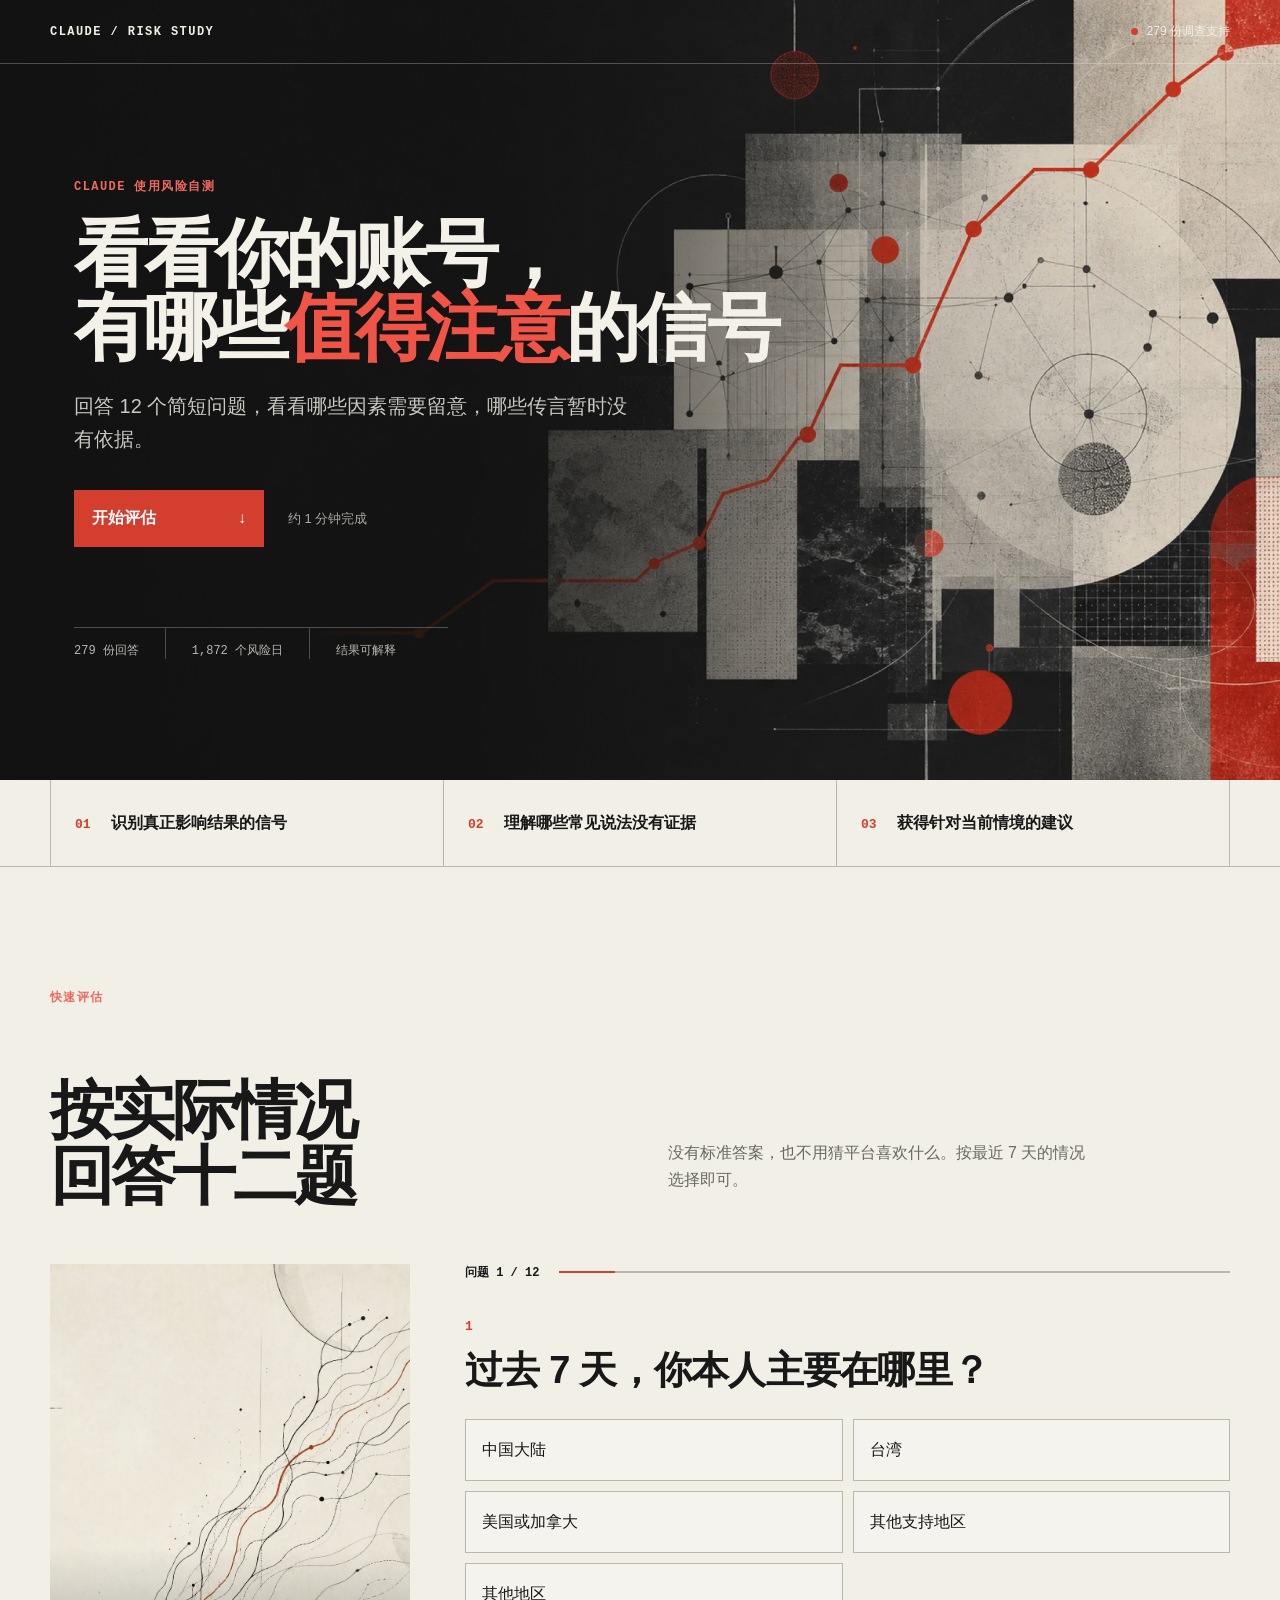
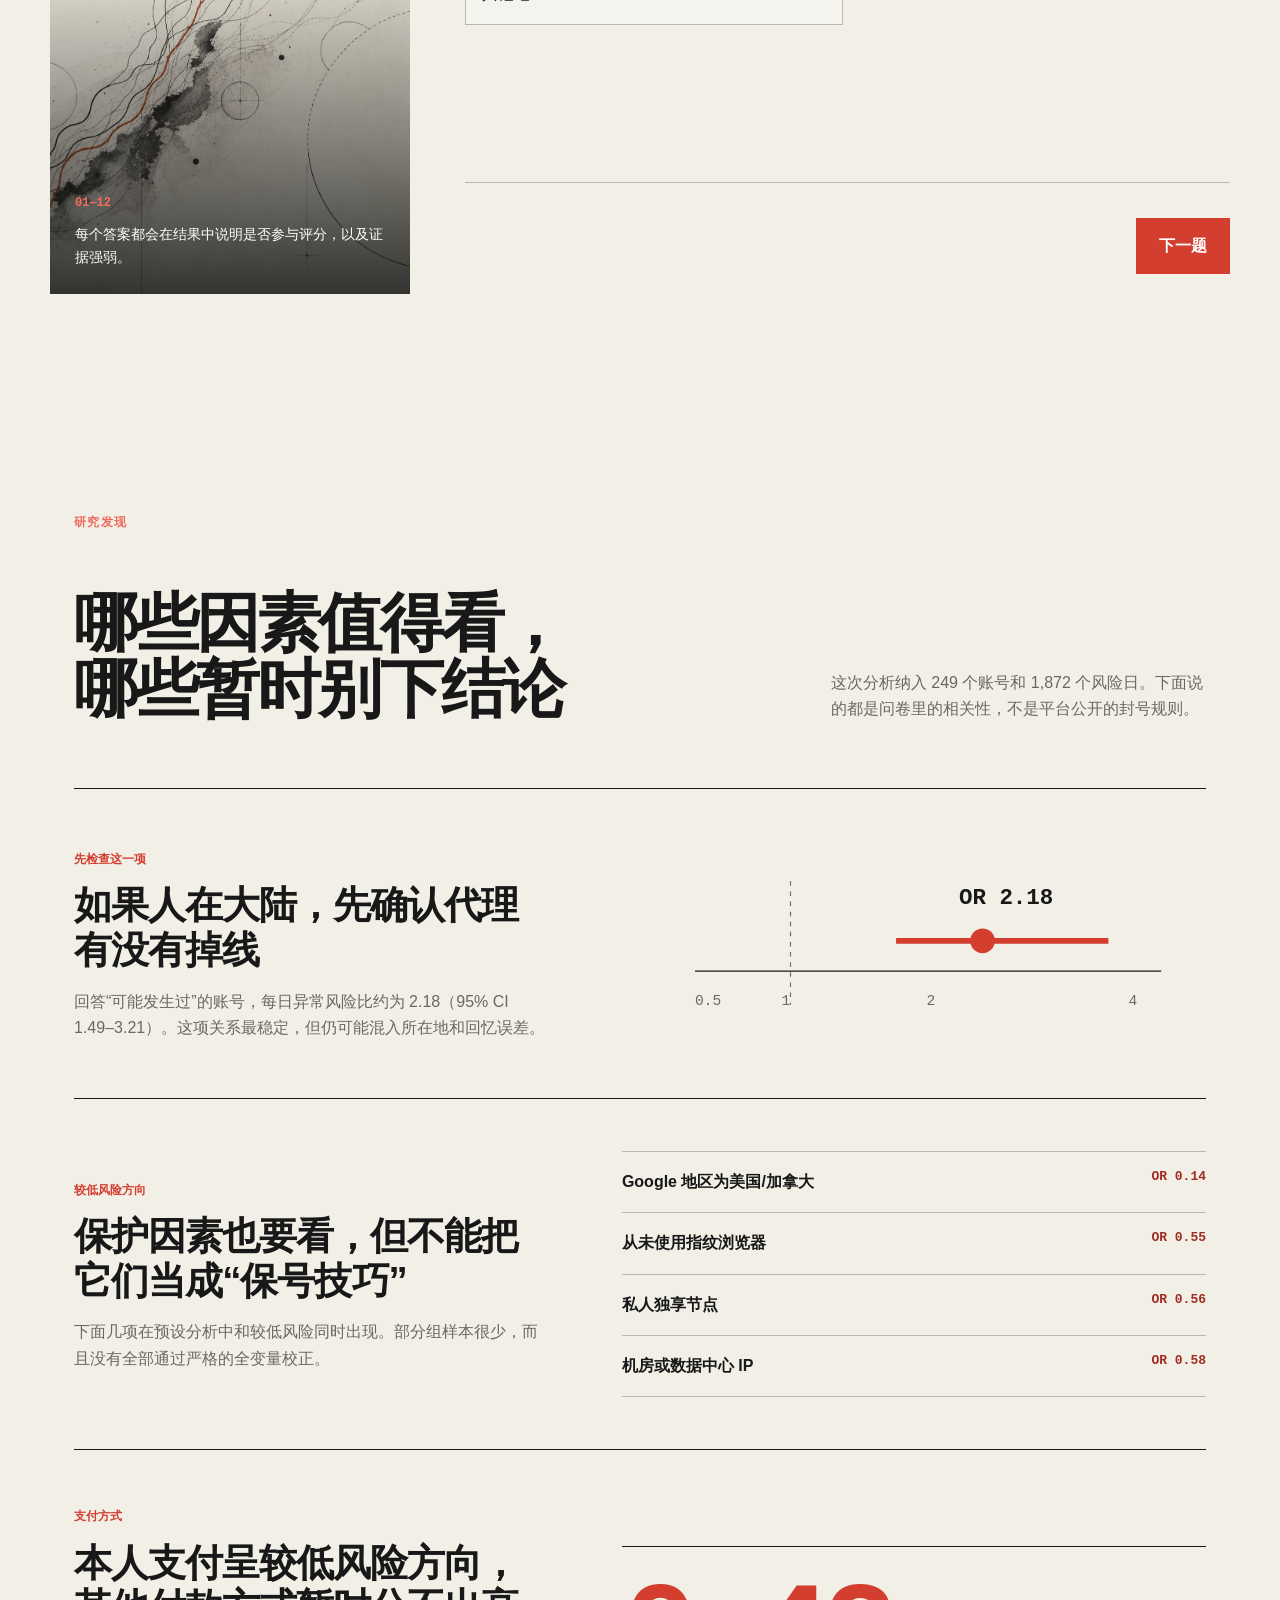
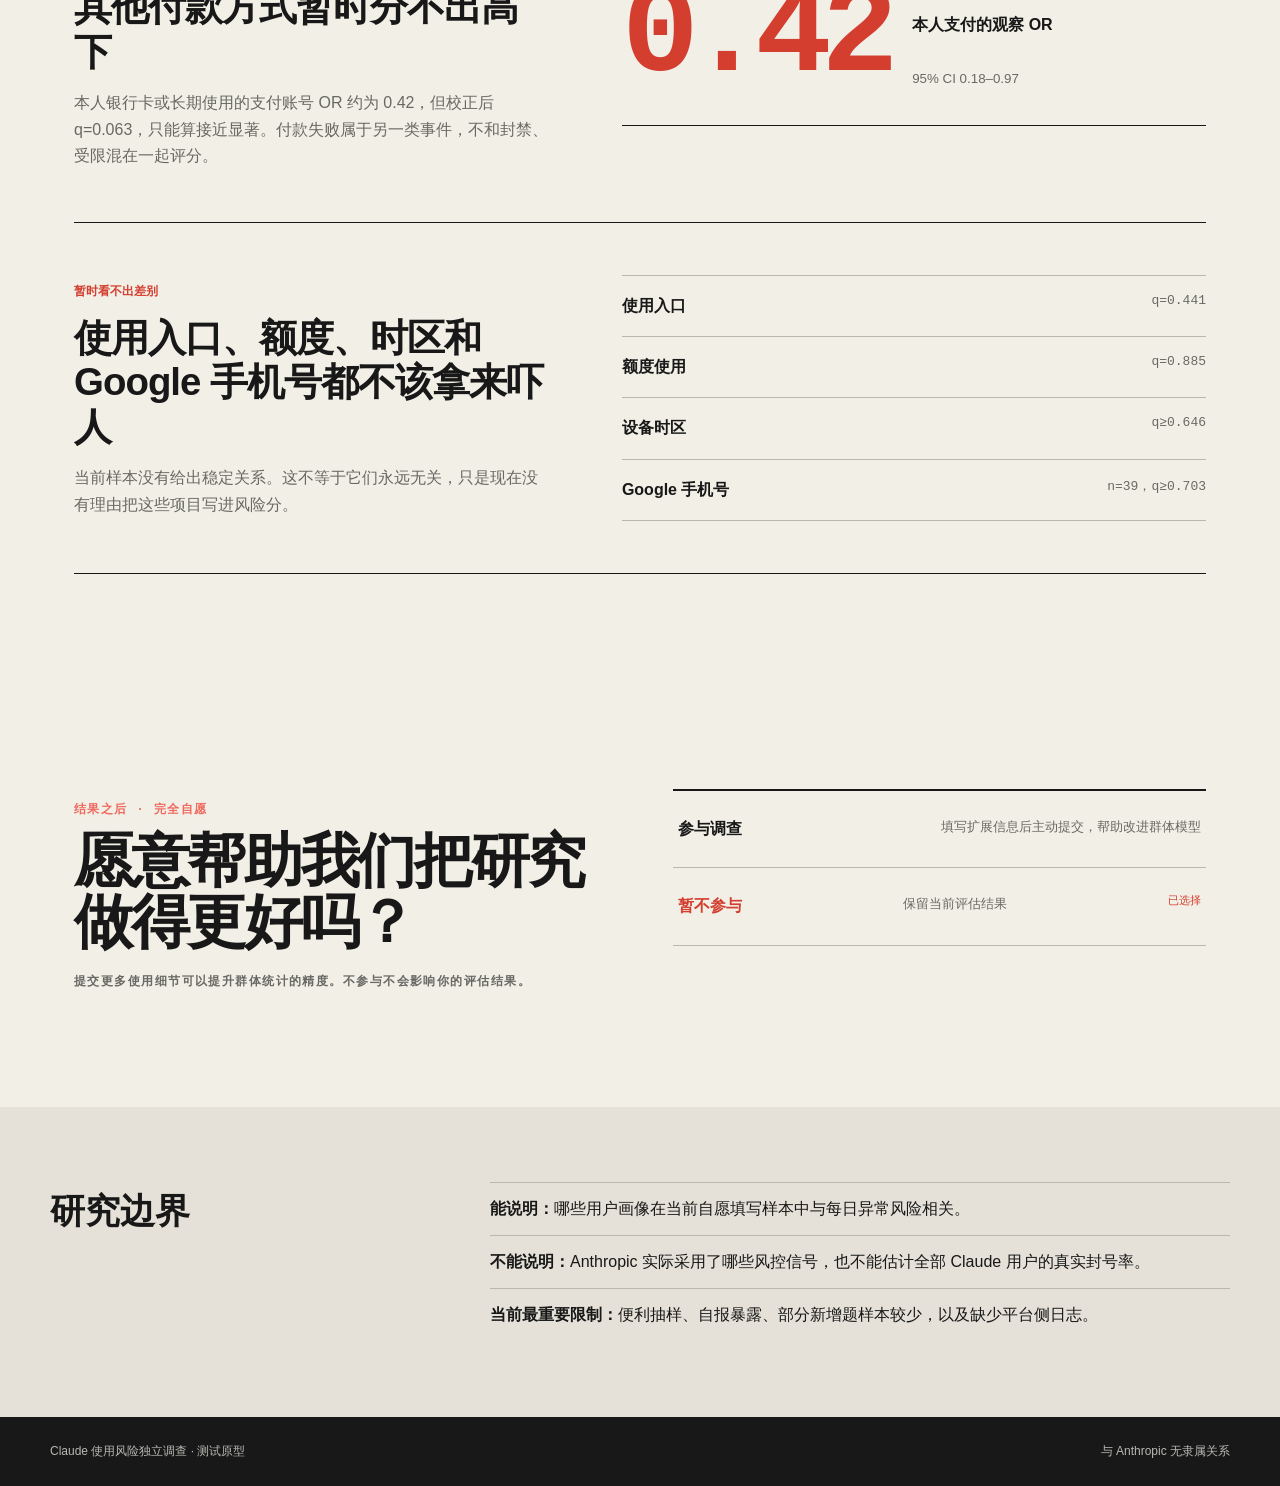
==== index.html @ dfde7078 "Build evidence-based Claude risk study website" ====
<!doctype html>
<html lang="zh-CN">
  <head>
    <meta charset="UTF-8" />
    <meta name="viewport" content="width=device-width, initial-scale=1.0" />
    <meta
      name="description"
      content="Claude 封号风险信号自测：基于279份调查数据，6个问题快速评估。"
    />
    <title>Claude 风险信号自测 | 独立调查</title>
    <link rel="stylesheet" href="styles.css" />
  </head>
  <body>
    <!-- Atmosphere -->
    <header class="site-head">
      <a href="#top" class="wordmark">Claude / Risk Study</a>
      <div class="study-state"><span></span>279 份调查支持</div>
    </header>

    <main id="top">
      <!-- ═══ Hero ═══ -->
      <section class="hero">
        <div class="hero-copy">
          <p class="kicker">Claude 使用风险自测</p>
          <h1>看看你的账号，<br />有哪些<span>值得注意</span>的信号</h1>
          <p class="lead">
            回答 12 个简短问题，看看哪些因素需要留意，哪些传言暂时没有依据。
          </p>
          <div class="hero-actions">
            <a class="primary-action" href="#assessment"
              >开始评估 <span>&darr;</span></a
            >
            <span class="hero-meta">约 1 分钟完成</span>
          </div>
          <div class="hero-proof">
            <span>279 份回答</span><span>1,872 个风险日</span
            ><span>结果可解释</span>
          </div>
        </div>
      </section>

      <section class="value-strip" aria-label="评估内容">
        <div><b>01</b><span>识别真正影响结果的信号</span></div>
        <div><b>02</b><span>理解哪些常见说法没有证据</span></div>
        <div><b>03</b><span>获得针对当前情境的建议</span></div>
      </section>

      <!-- ═══ Assessment ═══ -->
      <section id="assessment" class="assessment">
        <header class="section-head">
          <p class="overline">快速评估</p>
          <h2>按实际情况<br />回答十二题</h2>
          <p class="sub">
            没有标准答案，也不用猜平台喜欢什么。按最近 7 天的情况选择即可。
          </p>
        </header>

        <div class="assessment-grid">
          <aside class="form-visual" aria-hidden="true">
            <img src="assets/form-routes.webp" alt="" />
            <div>
              <span>01—12</span>
              <p>每个答案都会在结果中说明是否参与评分，以及证据强弱。</p>
            </div>
          </aside>
          <form id="riskForm" novalidate>
            <div class="step-meter" aria-live="polite">
              <span id="stepCount">问题 1 / 12</span>
              <div><i id="stepBar"></i></div>
            </div>
            <fieldset>
              <legend><span>1</span>过去 7 天，你本人主要在哪里？</legend>
              <div class="choices" data-required="actual_location">
                <label
                  ><input
                    type="radio"
                    name="actual_location"
                    value="mainland"
                  /><span>中国大陆</span></label
                >
                <label
                  ><input
                    type="radio"
                    name="actual_location"
                    value="taiwan"
                  /><span>台湾</span></label
                >
                <label
                  ><input
                    type="radio"
                    name="actual_location"
                    value="us_ca"
                  /><span>美国或加拿大</span></label
                >
                <label
                  ><input
                    type="radio"
                    name="actual_location"
                    value="other_supported"
                  /><span>其他支持地区</span></label
                >
                <label
                  ><input
                    type="radio"
                    name="actual_location"
                    value="other"
                  /><span>其他地区</span></label
                >
              </div>
            </fieldset>

            <fieldset>
              <legend><span>2</span>这个 Claude 账号用了多久？</legend>
              <div class="choices" data-required="account_age">
                <label
                  ><input
                    type="radio"
                    name="account_age"
                    value="under_7d"
                  /><span>7 天以内</span></label
                >
                <label
                  ><input
                    type="radio"
                    name="account_age"
                    value="under_1m"
                  /><span>1 个月以内</span></label
                >
                <label
                  ><input type="radio" name="account_age" value="1_6m" /><span
                    >1–6 个月</span
                  ></label
                >
                <label
                  ><input type="radio" name="account_age" value="6_12m" /><span
                    >6–12 个月</span
                  ></label
                >
                <label
                  ><input
                    type="radio"
                    name="account_age"
                    value="over_1y"
                  /><span>1 年以上</span></label
                >
              </div>
            </fieldset>

            <fieldset>
              <legend>
                <span>3</span>过去 7 天访问 Claude 时，你是否需要使用代理？
              </legend>
              <div class="choices compact" data-required="proxy_use">
                <label
                  ><input type="radio" name="proxy_use" value="always" /><span
                    >每次都需要</span
                  ></label
                >
                <label
                  ><input
                    type="radio"
                    name="proxy_use"
                    value="sometimes"
                  /><span>有时需要</span></label
                >
                <label
                  ><input type="radio" name="proxy_use" value="never" /><span
                    >不需要</span
                  ></label
                >
              </div>
            </fieldset>

            <fieldset>
              <legend>
                <span>4</span>需要代理时，有没有在代理未连接或失效时打开过
                Claude？
              </legend>
              <div class="choices compact" data-required="unproxied">
                <label
                  ><input type="radio" name="unproxied" value="never" /><span
                    >确认没有</span
                  ></label
                >
                <label
                  ><input type="radio" name="unproxied" value="possible" /><span
                    >可能有过</span
                  ></label
                >
                <label
                  ><input type="radio" name="unproxied" value="repeated" /><span
                    >明确有过多次</span
                  ></label
                >
                <label
                  ><input type="radio" name="unproxied" value="unknown" /><span
                    >不确定</span
                  ></label
                >
                <label
                  ><input
                    type="radio"
                    name="unproxied"
                    value="not_applicable"
                  /><span>不需要代理</span></label
                >
              </div>
            </fieldset>

            <fieldset>
              <legend><span>5</span>过去 7 天最常用的节点在哪个地区？</legend>
              <div class="choices" data-required="node_region">
                <label
                  ><input
                    type="radio"
                    name="node_region"
                    value="singapore"
                  /><span>新加坡</span></label
                >
                <label
                  ><input type="radio" name="node_region" value="us_ca" /><span
                    >美国或加拿大</span
                  ></label
                >
                <label
                  ><input type="radio" name="node_region" value="japan" /><span
                    >日本</span
                  ></label
                >
                <label
                  ><input type="radio" name="node_region" value="taiwan" /><span
                    >台湾</span
                  ></label
                >
                <label
                  ><input type="radio" name="node_region" value="other" /><span
                    >其他或多地区</span
                  ></label
                >
                <label
                  ><input
                    type="radio"
                    name="node_region"
                    value="not_applicable"
                  /><span>不使用代理</span></label
                >
              </div>
            </fieldset>

            <fieldset>
              <legend><span>6</span>主要节点属于哪种网络？</legend>
              <div class="choices" data-required="node_type">
                <label
                  ><input
                    type="radio"
                    name="node_type"
                    value="residential"
                  /><span>家宽或住宅 IP</span></label
                >
                <label
                  ><input
                    type="radio"
                    name="node_type"
                    value="datacenter"
                  /><span>机房或数据中心 IP</span></label
                >
                <label
                  ><input
                    type="radio"
                    name="node_type"
                    value="organization"
                  /><span>公司、学校或机构网络</span></label
                >
                <label
                  ><input type="radio" name="node_type" value="unknown" /><span
                    >不清楚</span
                  ></label
                >
                <label
                  ><input
                    type="radio"
                    name="node_type"
                    value="not_applicable"
                  /><span>不使用代理</span></label
                >
              </div>
            </fieldset>

            <fieldset>
              <legend><span>7</span>这个节点通常由多少人共享？</legend>
              <div class="choices compact" data-required="node_sharing">
                <label
                  ><input
                    type="radio"
                    name="node_sharing"
                    value="private"
                  /><span>仅本人或固定家庭</span></label
                >
                <label
                  ><input type="radio" name="node_sharing" value="small" /><span
                    >少量固定用户</span
                  ></label
                >
                <label
                  ><input type="radio" name="node_sharing" value="large" /><span
                    >机场或大量用户</span
                  ></label
                >
                <label
                  ><input
                    type="radio"
                    name="node_sharing"
                    value="unknown"
                  /><span>不清楚</span></label
                >
                <label
                  ><input
                    type="radio"
                    name="node_sharing"
                    value="not_applicable"
                  /><span>不使用代理</span></label
                >
              </div>
            </fieldset>

            <fieldset>
              <legend><span>8</span>设备时区通常和哪边一致？</legend>
              <div class="choices compact" data-required="timezone_match">
                <label
                  ><input
                    type="radio"
                    name="timezone_match"
                    value="actual"
                  /><span>和本人所在地一致</span></label
                >
                <label
                  ><input
                    type="radio"
                    name="timezone_match"
                    value="proxy"
                  /><span>和代理出口一致</span></label
                >
                <label
                  ><input
                    type="radio"
                    name="timezone_match"
                    value="both"
                  /><span>两边本来就一致</span></label
                >
                <label
                  ><input
                    type="radio"
                    name="timezone_match"
                    value="neither"
                  /><span>两边都不一致</span></label
                >
                <label
                  ><input
                    type="radio"
                    name="timezone_match"
                    value="unknown"
                  /><span>不清楚</span></label
                >
              </div>
            </fieldset>

            <fieldset>
              <legend><span>9</span>Google 账号的主要地区是什么？</legend>
              <div class="choices compact" data-required="google_region">
                <label
                  ><input
                    type="radio"
                    name="google_region"
                    value="us_ca"
                  /><span>美国或加拿大</span></label
                >
                <label
                  ><input
                    type="radio"
                    name="google_region"
                    value="taiwan"
                  /><span>台湾</span></label
                >
                <label
                  ><input
                    type="radio"
                    name="google_region"
                    value="other"
                  /><span>其他地区</span></label
                >
                <label
                  ><input
                    type="radio"
                    name="google_region"
                    value="unknown"
                  /><span>不清楚</span></label
                >
                <label
                  ><input
                    type="radio"
                    name="google_region"
                    value="not_google"
                  /><span>不使用 Google 登录</span></label
                >
              </div>
            </fieldset>

            <fieldset>
              <legend><span>10</span>你是否用指纹浏览器登录过 Claude？</legend>
              <div class="choices compact" data-required="fingerprint_browser">
                <label
                  ><input
                    type="radio"
                    name="fingerprint_browser"
                    value="never"
                  /><span>从未使用</span></label
                >
                <label
                  ><input
                    type="radio"
                    name="fingerprint_browser"
                    value="fixed"
                  /><span>使用，且环境固定</span></label
                >
                <label
                  ><input
                    type="radio"
                    name="fingerprint_browser"
                    value="changed"
                  /><span>使用，环境有变化</span></label
                >
                <label
                  ><input
                    type="radio"
                    name="fingerprint_browser"
                    value="unknown"
                  /><span>不确定</span></label
                >
              </div>
            </fieldset>

            <fieldset>
              <legend><span>11</span>Claude 套餐主要怎么付款？</legend>
              <div class="choices" data-required="payment_method">
                <label
                  ><input type="radio" name="payment_method" value="own" /><span
                    >本人银行卡或长期使用的支付账号</span
                  ></label
                >
                <label
                  ><input
                    type="radio"
                    name="payment_method"
                    value="app_store"
                  /><span>App Store 或 Google Play</span></label
                >
                <label
                  ><input
                    type="radio"
                    name="payment_method"
                    value="third_party"
                  /><span>第三方代充或成品号</span></label
                >
                <label
                  ><input
                    type="radio"
                    name="payment_method"
                    value="shared"
                  /><span>他人代付或共享付款方式</span></label
                >
                <label
                  ><input
                    type="radio"
                    name="payment_method"
                    value="free"
                  /><span>免费套餐</span></label
                >
              </div>
            </fieldset>

            <fieldset>
              <legend><span>12</span>你最常通过哪个入口使用 Claude？</legend>
              <div class="choices" data-required="access_mode">
                <label
                  ><input type="radio" name="access_mode" value="web" /><span
                    >浏览器网页</span
                  ></label
                >
                <label
                  ><input
                    type="radio"
                    name="access_mode"
                    value="desktop"
                  /><span>电脑端软件</span></label
                >
                <label
                  ><input type="radio" name="access_mode" value="mobile" /><span
                    >移动端 App</span
                  ></label
                >
                <label
                  ><input type="radio" name="access_mode" value="code" /><span
                    >Claude Code 或终端</span
                  ></label
                >
                <label
                  ><input type="radio" name="access_mode" value="ide" /><span
                    >IDE 或编辑器</span
                  ></label
                >
                <label
                  ><input type="radio" name="access_mode" value="mixed" /><span
                    >多个入口混用</span
                  ></label
                >
              </div>
            </fieldset>

            <div id="formError" class="form-error" role="alert" hidden>
              请选择一个答案后继续。
            </div>
            <div class="step-actions">
              <button id="prevStep" type="button" hidden>上一题</button>
              <button id="nextStep" type="button">下一题</button>
              <button class="submit-risk" type="submit" hidden>
                查看我的结果
              </button>
            </div>
          </form>
        </div>
      </section>

      <!-- ═══ Result ═══ -->
      <section id="result" class="result" hidden aria-live="polite">
        <header>
          <p>你的评估结果</p>
          <div class="result-heading">
            <h2 id="riskLabel">—</h2>
            <div class="score">
              <b id="riskScore">—</b><span>净证据分</span>
            </div>
          </div>
          <p id="riskMeaning" class="result-meaning"></p>
        </header>
        <div class="result-columns">
          <div>
            <h3>本次加分与减分</h3>
            <ul id="factorList"></ul>
          </div>
          <div>
            <h3>建议</h3>
            <ul id="adviceList"></ul>
          </div>
        </div>
        <div class="result-caveat">
          <strong>不是封号概率</strong>
          <p>
            分数只用来汇总这份调查里的风险和保护方向。它不是平台评分，也不是你未来被封的概率。
          </p>
        </div>
      </section>

      <section class="findings" aria-labelledby="findingsTitle">
        <header class="findings-head">
          <p class="overline">研究发现</p>
          <h2 id="findingsTitle">哪些因素值得看，<br />哪些暂时别下结论</h2>
          <p>
            这次分析纳入 249 个账号和 1,872
            个风险日。下面说的都是问卷里的相关性，不是平台公开的封号规则。
          </p>
        </header>

        <article class="finding finding-signal">
          <div class="finding-copy">
            <span>先检查这一项</span>
            <h3>如果人在大陆，先确认代理有没有掉线</h3>
            <p>
              回答“可能发生过”的账号，每日异常风险比约为 2.18（95% CI
              1.49–3.21）。这项关系最稳定，但仍可能混入所在地和回忆误差。
            </p>
          </div>
          <svg
            viewBox="0 0 520 180"
            role="img"
            aria-label="未代理连接风险比及置信区间"
          >
            <line x1="65" y1="115" x2="480" y2="115" />
            <line class="reference" x1="150" y1="35" x2="150" y2="145" />
            <line class="interval" x1="244" y1="88" x2="433" y2="88" />
            <circle cx="321" cy="88" r="11" />
            <text x="65" y="145">0.5</text>
            <text x="142" y="145">1</text>
            <text x="271" y="145">2</text>
            <text x="451" y="145">4</text>
            <text class="chart-value" x="300" y="55">OR 2.18</text>
          </svg>
        </article>

        <article class="finding finding-protective">
          <div class="finding-copy">
            <span>较低风险方向</span>
            <h3>保护因素也要看，但不能把它们当成“保号技巧”</h3>
            <p>
              下面几项在预设分析中和较低风险同时出现。部分组样本很少，而且没有全部通过严格的全变量校正。
            </p>
          </div>
          <ul class="null-list direction-list">
            <li><b>Google 地区为美国/加拿大</b><span>OR 0.14</span></li>
            <li><b>从未使用指纹浏览器</b><span>OR 0.55</span></li>
            <li><b>私人独享节点</b><span>OR 0.56</span></li>
            <li><b>机房或数据中心 IP</b><span>OR 0.58</span></li>
          </ul>
        </article>

        <article class="finding finding-payment">
          <div class="finding-copy">
            <span>支付方式</span>
            <h3>本人支付呈较低风险方向，其他付款方式暂时分不出高下</h3>
            <p>
              本人银行卡或长期使用的支付账号 OR 约为 0.42，但校正后
              q=0.063，只能算接近显著。付款失败属于另一类事件，不和封禁、受限混在一起评分。
            </p>
          </div>
          <div class="payment-mark" aria-label="本人支付风险比约0.42">
            <b>0.42</b><span>本人支付的观察 OR</span
            ><small>95% CI 0.18–0.97</small>
          </div>
        </article>

        <article class="finding finding-null">
          <div class="finding-copy">
            <span>暂时看不出差别</span>
            <h3>使用入口、额度、时区和 Google 手机号都不该拿来吓人</h3>
            <p>
              当前样本没有给出稳定关系。这不等于它们永远无关，只是现在没有理由把这些项目写进风险分。
            </p>
          </div>
          <ul class="null-list">
            <li><b>使用入口</b><span>q=0.441</span></li>
            <li><b>额度使用</b><span>q=0.885</span></li>
            <li><b>设备时区</b><span>q≥0.646</span></li>
            <li><b>Google 手机号</b><span>n=39，q≥0.703</span></li>
          </ul>
        </article>
      </section>

      <!-- ═══ Participation ═══ -->
      <section id="participation" class="participation" hidden>
        <header class="participation-head">
          <p class="overline">结果之后 · 完全自愿</p>
          <h2>愿意帮助我们把研究做得更好吗？</h2>
          <p>
            提交更多使用细节可以提升群体统计的精度。不参与不会影响你的评估结果。
          </p>
        </header>

        <div class="consent-choice" role="radiogroup" aria-label="参与方式">
          <label
            ><input type="radio" name="consent_mode" value="research" /><span
              ><b>参与调查</b
              ><small>填写扩展信息后主动提交，帮助改进群体模型</small></span
            ></label
          >
          <label
            ><input
              type="radio"
              name="consent_mode"
              value="local"
              checked
            /><span><b>暂不参与</b><small>保留当前评估结果</small></span></label
          >
        </div>

        <form id="researchForm" hidden>
          <div class="privacy-notice">
            <strong>提交前说明</strong>
            <ul>
              <li>不收集姓名、邮箱、Claude 账号或 Google 账号。</li>
              <li>服务器仅保存问卷答案、提交时间和随机编号。</li>
              <li>数据用于改进群体统计模型，不用于识别个人。</li>
              <li>测试原型，正式公开前仍需补充完整隐私政策。</li>
            </ul>
          </div>

          <fieldset>
            <legend>主要通过哪些入口使用 Claude？</legend>
            <div class="choices check">
              <label
                ><input type="checkbox" name="access_modes" value="web" /><span
                  >浏览器网页</span
                ></label
              >
              <label
                ><input
                  type="checkbox"
                  name="access_modes"
                  value="desktop"
                /><span>电脑端应用</span></label
              >
              <label
                ><input
                  type="checkbox"
                  name="access_modes"
                  value="mobile"
                /><span>移动端 App</span></label
              >
              <label
                ><input
                  type="checkbox"
                  name="access_modes"
                  value="claude_code"
                /><span>Claude Code/终端</span></label
              >
              <label
                ><input type="checkbox" name="access_modes" value="ide" /><span
                  >IDE/编辑器</span
                ></label
              >
            </div>
          </fieldset>

          <div class="two-up">
            <label class="select-field"
              >主要登录方式<select name="auth_method" required>
                <option value="">请选择</option>
                <option value="google">Google 账号</option>
                <option value="apple">Apple 账号</option>
                <option value="email">邮箱</option>
                <option value="other">其他</option>
              </select></label
            >
            <label class="select-field"
              >额度使用情况<select name="quota_usage" required>
                <option value="">请选择</option>
                <option value="low">很少使用</option>
                <option value="medium">中等使用</option>
                <option value="high">经常接近上限</option>
                <option value="limit">经常用满或触发限制</option>
              </select></label
            >
          </div>

          <div id="googleFields" class="google-fields" hidden>
            <label class="select-field"
              >Google 绑定手机号类型<select name="google_phone_type">
                <option value="">请选择</option>
                <option value="personal_sim">本人长期使用的实体手机号</option>
                <option value="virtual">虚拟/接码号码</option>
                <option value="none">从未绑定手机号</option>
                <option value="unknown">不确定</option>
              </select></label
            >
            <label class="select-field"
              >手机号国家或地区<select name="google_phone_region">
                <option value="">请选择</option>
                <option value="cn">中国大陆 +86</option>
                <option value="us_ca">美国/加拿大 +1</option>
                <option value="hk_mo_tw">港澳台</option>
                <option value="other">其他</option>
                <option value="none">未绑定</option>
              </select></label
            >
            <label class="select-field"
              >Google 法定地区<select name="google_legal_region">
                <option value="">请选择</option>
                <option value="us_ca">美国/加拿大</option>
                <option value="cn">中国大陆</option>
                <option value="tw">台湾</option>
                <option value="other">其他</option>
                <option value="unknown">找不到/不确定</option>
              </select></label
            >
          </div>

          <fieldset>
            <legend>主要用途（可多选）</legend>
            <div class="choices check">
              <label
                ><input type="checkbox" name="use_cases" value="study" /><span
                  >学习/科研</span
                ></label
              >
              <label
                ><input type="checkbox" name="use_cases" value="coding" /><span
                  >编程开发</span
                ></label
              >
              <label
                ><input type="checkbox" name="use_cases" value="office" /><span
                  >办公/翻译</span
                ></label
              >
              <label
                ><input type="checkbox" name="use_cases" value="writing" /><span
                  >写作/创作</span
                ></label
              >
              <label
                ><input type="checkbox" name="use_cases" value="chat" /><span
                  >聊天/问答</span
                ></label
              >
              <label
                ><input
                  type="checkbox"
                  name="use_cases"
                  value="business"
                /><span>商业业务</span></label
              >
            </div>
          </fieldset>

          <label class="consent-check"
            ><input type="checkbox" name="explicit_consent" required /><span
              >我已阅读以上说明，自愿将基础答案和扩展答案提交用于匿名统计研究。</span
            ></label
          >
          <button id="sendResearch" class="send-research" type="submit">
            同意并提交
          </button>
          <p id="submitStatus" class="submit-status" role="status"></p>
        </form>
      </section>

      <!-- ═══ Methods ═══ -->
      <section class="method-note">
        <h2>研究边界</h2>
        <div class="method-body">
          <p>
            <strong>能说明：</strong
            >哪些用户画像在当前自愿填写样本中与每日异常风险相关。
          </p>
          <p>
            <strong>不能说明：</strong>Anthropic
            实际采用了哪些风控信号，也不能估计全部 Claude 用户的真实封号率。
          </p>
          <p>
            <strong>当前最重要限制：</strong
            >便利抽样、自报暴露、部分新增题样本较少，以及缺少平台侧日志。
          </p>
        </div>
      </section>
    </main>

    <footer>
      <p>Claude 使用风险独立调查 · 测试原型</p>
      <p>与 Anthropic 无隶属关系</p>
    </footer>

    <script src="app.js"></script>
  </body>
</html>
---- styles.css ----
:root {
  --paper: #f2efe7;
  --ink: #171817;
  --muted: #686963;
  --line: #b9b8b0;
  --red: #d33e2f;
  --red-dark: #9f2d23;
  --dark: #171817;
  --soft: #e5e1d8;
  --max: 1180px;
}
* {
  box-sizing: border-box;
}
html {
  scroll-behavior: smooth;
}
body {
  margin: 0;
  background: var(--paper);
  color: var(--ink);
  font-family: "Noto Sans SC", "PingFang SC", "Microsoft YaHei", sans-serif;
  line-height: 1.65;
  overflow-x: hidden;
}
button,
input,
select {
  font: inherit;
}
button {
  border-radius: 0;
}
.site-head {
  position: absolute;
  inset: 0 0 auto;
  z-index: 10;
  height: 64px;
  display: flex;
  align-items: center;
  justify-content: space-between;
  padding: 0 max(24px, calc((100vw - var(--max)) / 2));
  color: #f2efe7;
  border-bottom: 1px solid rgba(255, 255, 255, 0.25);
}
.wordmark {
  color: inherit;
  text-decoration: none;
  font:
    700 12px ui-monospace,
    SFMono-Regular,
    Menlo,
    monospace;
  letter-spacing: 0.12em;
  text-transform: uppercase;
}
.study-state {
  display: flex;
  align-items: center;
  gap: 9px;
  font-size: 12px;
}
.study-state span {
  width: 7px;
  height: 7px;
  border-radius: 50%;
  background: var(--red);
}
.hero {
  position: relative;
  min-height: 780px;
  display: flex;
  align-items: center;
  background: #181918 url("assets/hero-network.webp") center/cover no-repeat;
  color: #f4f1e9;
}
.hero:after {
  content: "";
  position: absolute;
  inset: 0;
  background: linear-gradient(
    90deg,
    rgba(16, 17, 16, 0.96) 0%,
    rgba(16, 17, 16, 0.84) 37%,
    rgba(16, 17, 16, 0.14) 72%,
    rgba(16, 17, 16, 0.02) 100%
  );
}
.hero-copy {
  position: relative;
  z-index: 1;
  width: min(var(--max), 100%);
  margin: auto;
  padding: 120px 24px 75px;
}
.kicker,
.overline,
.result header > p,
.participation-head > p {
  font:
    700 12px ui-monospace,
    SFMono-Regular,
    Menlo,
    monospace;
  letter-spacing: 0.12em;
  text-transform: uppercase;
  color: #ef6a5e;
}
.hero h1 {
  max-width: 900px;
  margin: 22px 0 26px;
  font-size: clamp(52px, 5.8vw, 84px);
  font-weight: 650;
  line-height: 0.99;
  letter-spacing: -0.05em;
  text-wrap: balance;
}
.hero h1 span {
  color: #ef5447;
}
.lead {
  max-width: 570px;
  margin: 0;
  color: #c9c8c1;
  font-size: 20px;
}
.hero-actions {
  display: flex;
  align-items: center;
  gap: 24px;
  margin-top: 34px;
}
.primary-action {
  display: inline-flex;
  align-items: center;
  justify-content: space-between;
  min-width: 190px;
  padding: 15px 18px;
  background: var(--red);
  color: white;
  text-decoration: none;
  font-weight: 700;
  transition: 0.18s;
}
.primary-action:hover {
  background: #ec5447;
  transform: translateY(-2px);
}
.hero-meta {
  font-size: 13px;
  color: #aaa9a3;
}
.hero-proof {
  display: flex;
  gap: 0;
  margin-top: 80px;
  border-top: 1px solid rgba(255, 255, 255, 0.25);
  width: max-content;
}
.hero-proof span {
  padding: 14px 26px 0 0;
  margin-right: 26px;
  border-right: 1px solid rgba(255, 255, 255, 0.25);
  font:
    12px ui-monospace,
    SFMono-Regular,
    Menlo,
    monospace;
  color: #b8b7b1;
}
.hero-proof span:last-child {
  border: 0;
}
.value-strip {
  display: grid;
  grid-template-columns: repeat(3, 1fr);
  max-width: var(--max);
  margin: auto;
  border-left: 1px solid var(--line);
}
.value-strip div {
  display: flex;
  gap: 20px;
  align-items: baseline;
  padding: 30px 24px;
  border-right: 1px solid var(--line);
}
.value-strip b {
  font:
    700 13px ui-monospace,
    monospace;
  color: var(--red);
}
.value-strip span {
  font-weight: 650;
}
.assessment {
  padding: 110px max(24px, calc((100vw - var(--max)) / 2));
  border-top: 1px solid var(--line);
}
.section-head {
  display: grid;
  grid-template-columns: 1fr 1fr;
  gap: 55px;
  margin-bottom: 55px;
}
.section-head .overline {
  grid-column: 1;
}
.section-head h2 {
  grid-column: 1;
  margin: 5px 0 0;
  font-size: clamp(42px, 5vw, 72px);
  line-height: 1.02;
  letter-spacing: -0.045em;
}
.section-head .sub {
  grid-column: 2;
  grid-row: 1/3;
  align-self: end;
  max-width: 430px;
  color: var(--muted);
}
.assessment-grid {
  display: grid;
  grid-template-columns: 360px minmax(0, 1fr);
  gap: 55px;
  align-items: start;
}
.form-visual {
  position: sticky;
  top: 24px;
  height: 630px;
  overflow: hidden;
  background: #dad5ca;
}
.form-visual img {
  width: 100%;
  height: 100%;
  object-fit: cover;
  filter: saturate(0.8) contrast(1.04);
}
.form-visual:after {
  content: "";
  position: absolute;
  inset: 0;
  background: linear-gradient(180deg, transparent 45%, rgba(17, 18, 17, 0.84));
}
.form-visual > div {
  position: absolute;
  z-index: 1;
  left: 25px;
  right: 25px;
  bottom: 25px;
  color: white;
}
.form-visual span {
  font:
    700 12px ui-monospace,
    monospace;
  color: #f46b5e;
}
.form-visual p {
  margin: 8px 0 0;
  font-size: 14px;
}
.step-meter {
  display: grid;
  grid-template-columns: auto 1fr;
  gap: 20px;
  align-items: center;
  margin-bottom: 38px;
}
.step-meter > span {
  font:
    700 12px ui-monospace,
    monospace;
}
.step-meter > div {
  height: 2px;
  background: var(--line);
}
.step-meter i {
  display: block;
  width: 16.66%;
  height: 100%;
  background: var(--red);
  transition: width 0.25s;
}
#riskForm {
  min-height: 610px;
  display: flex;
  flex-direction: column;
}
fieldset {
  margin: 0;
  padding: 0;
  border: 0;
}
fieldset[hidden] {
  display: none;
}
legend {
  width: 100%;
  padding: 0 0 25px;
  font-size: clamp(25px, 3vw, 38px);
  font-weight: 700;
  line-height: 1.25;
  letter-spacing: -0.02em;
}
legend > span {
  display: block;
  margin-bottom: 13px;
  color: var(--red);
  font:
    700 13px ui-monospace,
    monospace;
}
.question-note {
  max-width: 650px;
  margin: -10px 0 24px;
  color: var(--muted);
  font-size: 14px;
}
.choices {
  display: grid;
  grid-template-columns: 1fr 1fr;
  gap: 10px;
}
.choices.compact {
  grid-template-columns: 1fr 1fr;
}
.choices label {
  position: relative;
}
.choices input {
  position: absolute;
  opacity: 0;
  pointer-events: none;
}
.choices label span {
  display: flex;
  min-height: 62px;
  align-items: center;
  padding: 14px 16px;
  border: 1px solid var(--line);
  background: rgba(255, 255, 255, 0.28);
  cursor: pointer;
  transition: 0.16s;
}
.choices label span:hover {
  border-color: var(--ink);
  background: rgba(255, 255, 255, 0.55);
}
.choices input:focus-visible + span {
  outline: 3px solid rgba(211, 62, 47, 0.22);
  outline-offset: 2px;
}
.choices input:checked + span {
  background: var(--ink);
  border-color: var(--ink);
  color: white;
}
.choices.check {
  grid-template-columns: repeat(3, 1fr);
}
.choices.check input:checked + span {
  background: var(--soft);
  color: var(--ink);
  border-color: var(--ink);
}
.form-error {
  margin-top: 20px;
  color: var(--red-dark);
  font-weight: 700;
}
.step-actions {
  display: flex;
  gap: 10px;
  margin-top: auto;
  padding-top: 35px;
  border-top: 1px solid var(--line);
}
.step-actions button {
  padding: 14px 22px;
  border: 1px solid var(--ink);
  background: transparent;
  cursor: pointer;
  font-weight: 700;
}
.step-actions #nextStep,
.step-actions .submit-risk {
  margin-left: auto;
  background: var(--red);
  border-color: var(--red);
  color: white;
}
.step-actions button:hover {
  transform: translateY(-1px);
}
.result {
  position: relative;
  padding: 105px max(24px, calc((100vw - var(--max)) / 2));
  background: #171817 url("assets/result-atlas.webp") center/cover no-repeat;
  color: white;
}
.result:before {
  content: "";
  position: absolute;
  inset: 0;
  background: linear-gradient(
    90deg,
    rgba(18, 19, 18, 0.97) 0%,
    rgba(18, 19, 18, 0.82) 55%,
    rgba(18, 19, 18, 0.28) 100%
  );
}
.result > * {
  position: relative;
}
.result header {
  padding-bottom: 40px;
  border-bottom: 1px solid rgba(255, 255, 255, 0.25);
}
.result-heading {
  display: flex;
  align-items: end;
  justify-content: space-between;
  gap: 25px;
}
.result-heading h2 {
  margin: 8px 0;
  font-size: clamp(56px, 8vw, 112px);
  line-height: 1;
  letter-spacing: -0.05em;
}
.score {
  display: flex;
  align-items: baseline;
}
.score b {
  font:
    600 clamp(58px, 9vw, 128px)/1 ui-monospace,
    monospace;
}
.score span {
  font:
    13px ui-monospace,
    monospace;
  color: #aaa;
}
.result-meaning {
  max-width: 650px;
  color: #c8c8c2;
}
.result-columns {
  display: grid;
  grid-template-columns: 1fr 1fr;
  gap: 70px;
  padding: 50px 0;
}
.result-columns h3 {
  font-size: 16px;
}
.result-columns ul {
  list-style: none;
  padding: 0;
  margin: 22px 0;
}
.result-columns li {
  padding: 13px 0;
  border-top: 1px solid rgba(255, 255, 255, 0.18);
  color: #d2d2cc;
}
.result-columns li strong {
  display: block;
  color: white;
}
.result-columns li em {
  display: inline-flex;
  min-width: 34px;
  margin-right: 10px;
  font:
    700 13px ui-monospace,
    SFMono-Regular,
    Menlo,
    monospace;
  font-style: normal;
}
.result-columns li .risk-up {
  color: #ff7468;
}
.result-columns li .risk-down {
  color: #9cc9b6;
}
.result-caveat {
  display: grid;
  grid-template-columns: 160px 1fr;
  gap: 25px;
  padding: 22px 0;
  border-top: 1px solid var(--red);
  color: #efaca5;
}
.result-caveat p {
  margin: 0;
  max-width: 720px;
}
.findings {
  max-width: var(--max);
  margin: auto;
  padding: 110px 24px;
}
.findings-head {
  display: grid;
  grid-template-columns: 1.3fr 0.7fr;
  gap: 60px;
  margin-bottom: 65px;
}
.findings-head .overline {
  grid-column: 1/-1;
  margin: 0;
}
.findings-head h2 {
  margin: 0;
  font-size: clamp(42px, 5vw, 70px);
  line-height: 1.03;
  letter-spacing: -0.045em;
}
.findings-head > p:last-child {
  align-self: end;
  margin: 0;
  color: var(--muted);
}
.finding {
  display: grid;
  grid-template-columns: 0.9fr 1.1fr;
  gap: 70px;
  align-items: center;
  min-height: 310px;
  padding: 52px 0;
  border-top: 1px solid var(--ink);
}
.finding:last-child {
  border-bottom: 1px solid var(--ink);
}
.finding-copy > span {
  color: var(--red);
  font:
    700 12px ui-monospace,
    SFMono-Regular,
    Menlo,
    monospace;
}
.finding-copy h3 {
  max-width: 540px;
  margin: 12px 0 16px;
  font-size: clamp(27px, 3vw, 42px);
  line-height: 1.16;
  letter-spacing: -0.025em;
}
.finding-copy p {
  max-width: 560px;
  margin: 0;
  color: var(--muted);
}
.finding svg {
  width: 100%;
  color: var(--ink);
}
.finding svg line {
  stroke: currentColor;
  stroke-width: 1;
}
.finding svg .reference {
  stroke: var(--muted);
  stroke-dasharray: 4 5;
}
.finding svg .interval {
  stroke: var(--red);
  stroke-width: 5;
}
.finding svg circle {
  fill: var(--red);
}
.finding svg text {
  fill: var(--muted);
  font:
    13px ui-monospace,
    SFMono-Regular,
    Menlo,
    monospace;
}
.finding svg .chart-value {
  fill: var(--ink);
  font-size: 20px;
  font-weight: 700;
}
.null-list {
  list-style: none;
  margin: 0;
  padding: 0;
  border-top: 1px solid var(--line);
}
.null-list li {
  display: flex;
  justify-content: space-between;
  gap: 20px;
  padding: 17px 0;
  border-bottom: 1px solid var(--line);
}
.null-list span {
  color: var(--muted);
  font:
    13px ui-monospace,
    SFMono-Regular,
    Menlo,
    monospace;
}
.direction-list span {
  color: var(--red-dark);
  font-weight: 700;
}
.payment-mark {
  display: grid;
  grid-template-columns: auto 1fr;
  align-items: end;
  column-gap: 24px;
  padding: 35px 0;
  border-top: 1px solid var(--ink);
  border-bottom: 1px solid var(--ink);
}
.payment-mark b {
  grid-row: 1/3;
  color: var(--red);
  font:
    650 clamp(78px, 10vw, 138px) / 0.85 ui-monospace,
    monospace;
  letter-spacing: -0.08em;
}
.payment-mark span {
  font-weight: 700;
}
.payment-mark small {
  color: var(--muted);
}
.participation {
  max-width: var(--max);
  margin: auto;
  padding: 105px 24px;
  display: grid;
  grid-template-columns: 1fr 1fr;
  gap: 65px;
}
.participation-head h2 {
  margin: 8px 0 20px;
  font-size: clamp(40px, 4.6vw, 67px);
  line-height: 1.04;
  letter-spacing: -0.04em;
}
.participation-head > p:last-child {
  color: var(--muted);
  max-width: 530px;
}
.consent-choice {
  align-self: start;
  border-top: 2px solid var(--ink);
}
.consent-choice label {
  position: relative;
  display: block;
  border-bottom: 1px solid var(--line);
}
.consent-choice input {
  position: absolute;
  opacity: 0;
}
.consent-choice span {
  display: flex;
  justify-content: space-between;
  gap: 25px;
  padding: 25px 5px;
  cursor: pointer;
}
.consent-choice small {
  color: var(--muted);
}
.consent-choice input:checked + span {
  color: var(--red);
}
.consent-choice input:checked + span:after {
  content: "已选择";
  font:
    11px ui-monospace,
    monospace;
}
.consent-choice input:focus-visible + span {
  outline: 3px solid rgba(211, 62, 47, 0.22);
}
#researchForm {
  grid-column: 1/-1;
  padding-top: 45px;
  border-top: 1px solid var(--ink);
}
.privacy-notice {
  display: grid;
  grid-template-columns: 190px 1fr;
  gap: 30px;
  padding: 26px;
  background: var(--soft);
}
.privacy-notice ul {
  margin: 0;
  padding-left: 20px;
}
.two-up,
.google-fields {
  display: grid;
  grid-template-columns: 1fr 1fr;
  gap: 22px;
  margin: 28px 0;
}
.google-fields {
  grid-template-columns: repeat(3, 1fr);
  padding: 25px 0;
  border-top: 1px solid var(--line);
  border-bottom: 1px solid var(--line);
}
.select-field {
  display: grid;
  gap: 8px;
  font-weight: 700;
}
.select-field select {
  width: 100%;
  padding: 13px;
  background: white;
  border: 1px solid var(--line);
  color: var(--ink);
}
.consent-check {
  display: flex;
  gap: 12px;
  align-items: start;
  max-width: 780px;
  margin-top: 30px;
}
.consent-check input {
  margin-top: 6px;
}
.send-research {
  margin-top: 30px;
  padding: 15px 24px;
  border: 0;
  background: var(--red);
  color: white;
  font-weight: 700;
  cursor: pointer;
}
.submit-status {
  color: var(--muted);
}
.method-note {
  display: grid;
  grid-template-columns: 1fr 2fr;
  gap: 70px;
  padding: 75px max(24px, calc((100vw - var(--max)) / 2));
  background: var(--soft);
}
.method-note h2 {
  margin: 0;
  font-size: 35px;
}
.method-body p {
  margin: 0;
  padding: 13px 0;
  border-top: 1px solid var(--line);
}
footer {
  display: flex;
  justify-content: space-between;
  padding: 25px max(24px, calc((100vw - var(--max)) / 2));
  background: var(--ink);
  color: #b9b9b3;
  font-size: 12px;
}
footer p {
  margin: 0;
}
@media (max-width: 900px) {
  .hero:after {
    background: rgba(16, 17, 16, 0.75);
  }
  .value-strip {
    grid-template-columns: 1fr;
  }
  .value-strip div {
    border-bottom: 1px solid var(--line);
  }
  .section-head {
    grid-template-columns: 1fr;
  }
  .section-head .sub {
    grid-column: 1;
    grid-row: auto;
  }
  .assessment-grid {
    grid-template-columns: 280px minmax(0, 1fr);
    gap: 30px;
  }
  .participation {
    grid-template-columns: 1fr;
  }
  .result-columns {
    gap: 35px;
  }
  .finding {
    gap: 35px;
  }
  .google-fields {
    grid-template-columns: 1fr;
  }
}
@media (max-width: 680px) {
  .site-head {
    height: 58px;
    padding: 0 17px;
  }
  .study-state {
    font-size: 11px;
  }
  .hero {
    min-height: 690px;
    background-position: 66% center;
  }
  .hero:after {
    background: linear-gradient(
      180deg,
      rgba(16, 17, 16, 0.8),
      rgba(16, 17, 16, 0.9)
    );
  }
  .hero-copy {
    padding: 105px 18px 55px;
  }
  .hero h1 {
    font-size: 12vw;
    letter-spacing: -0.035em;
  }
  .lead {
    font-size: 17px;
  }
  .hero-actions {
    align-items: flex-start;
    flex-direction: column;
  }
  .hero-proof {
    width: 100%;
    flex-wrap: wrap;
    margin-top: 55px;
  }
  .hero-proof span {
    padding-top: 11px;
  }
  .assessment {
    padding: 75px 18px;
  }
  .section-head {
    gap: 10px;
  }
  .section-head h2 {
    font-size: 46px;
  }
  .assessment-grid {
    grid-template-columns: 1fr;
  }
  .form-visual {
    position: relative;
    top: auto;
    height: 220px;
  }
  .form-visual img {
    object-position: center 58%;
  }
  #riskForm {
    min-height: 540px;
  }
  .choices,
  .choices.compact {
    grid-template-columns: 1fr;
  }
  .result {
    padding: 75px 18px;
    background-position: 67% center;
  }
  .result-heading {
    align-items: flex-start;
    flex-direction: column;
  }
  .result-columns {
    grid-template-columns: 1fr;
  }
  .result-caveat {
    grid-template-columns: 1fr;
  }
  .findings {
    padding: 75px 18px;
  }
  .findings-head,
  .finding {
    grid-template-columns: 1fr;
  }
  .findings-head {
    gap: 20px;
    margin-bottom: 45px;
  }
  .finding {
    gap: 25px;
    padding: 44px 0;
  }
  .participation {
    padding: 75px 18px;
  }
  .consent-choice span {
    flex-direction: column;
    gap: 4px;
  }
  .consent-choice input:checked + span:after {
    position: absolute;
    right: 5px;
    top: 26px;
  }
  .privacy-notice {
    grid-template-columns: 1fr;
  }
  .two-up {
    grid-template-columns: 1fr;
  }
  .choices.check {
    grid-template-columns: 1fr 1fr;
  }
  .method-note {
    grid-template-columns: 1fr;
    gap: 20px;
    padding: 60px 18px;
  }
  footer {
    padding: 22px 18px;
    flex-direction: column;
    gap: 4px;
  }
}
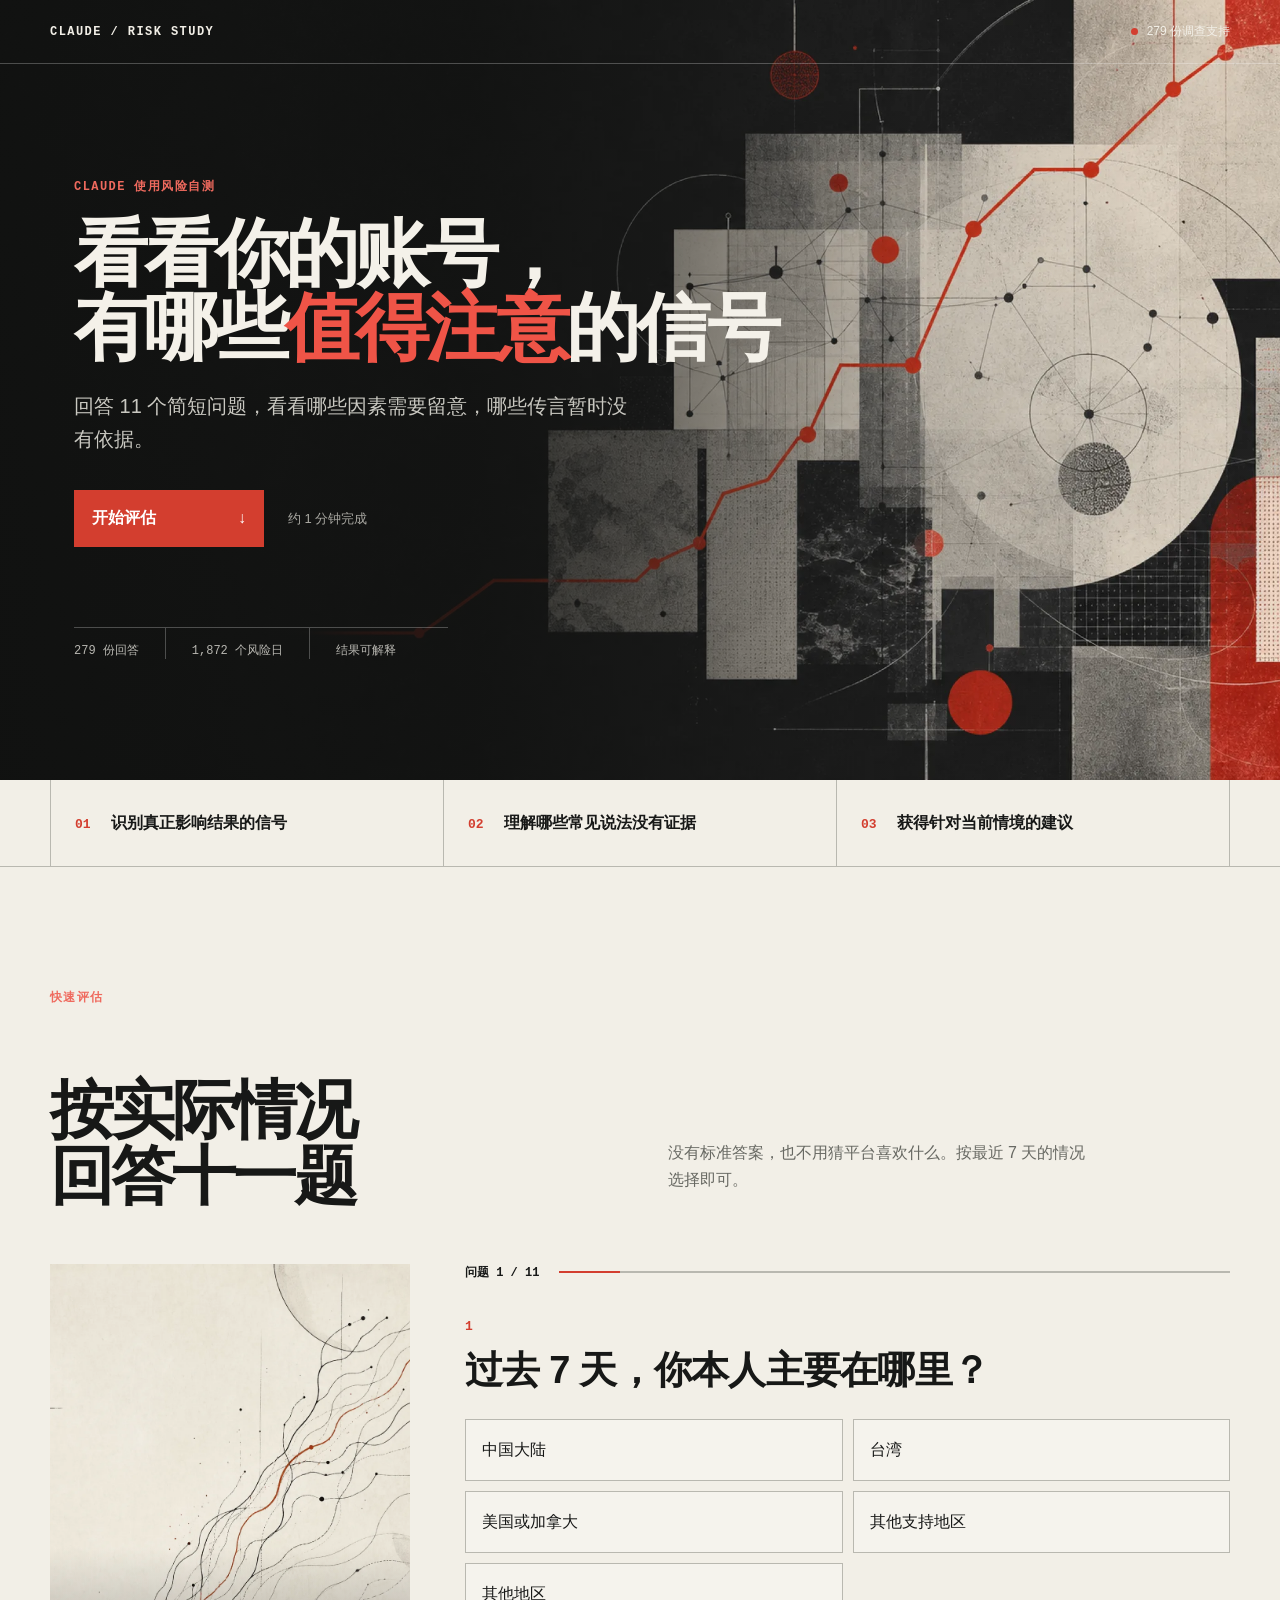
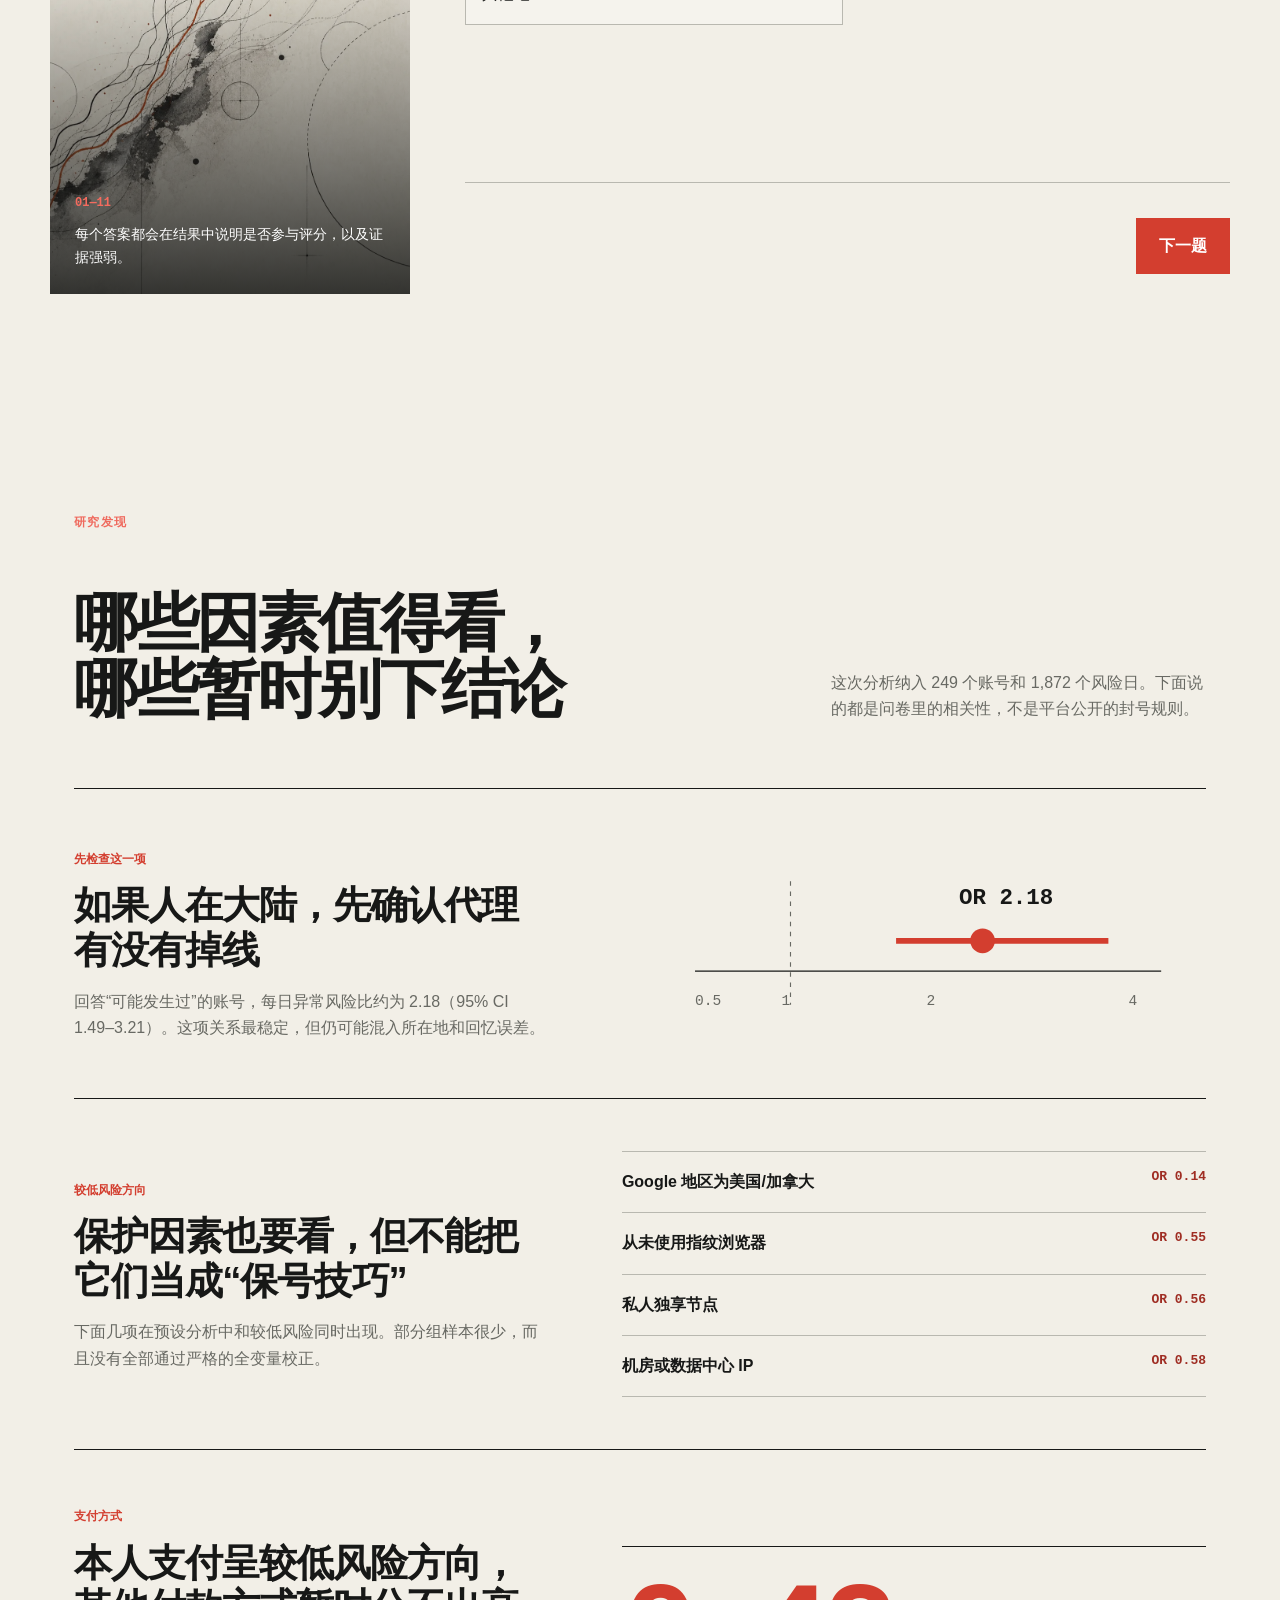
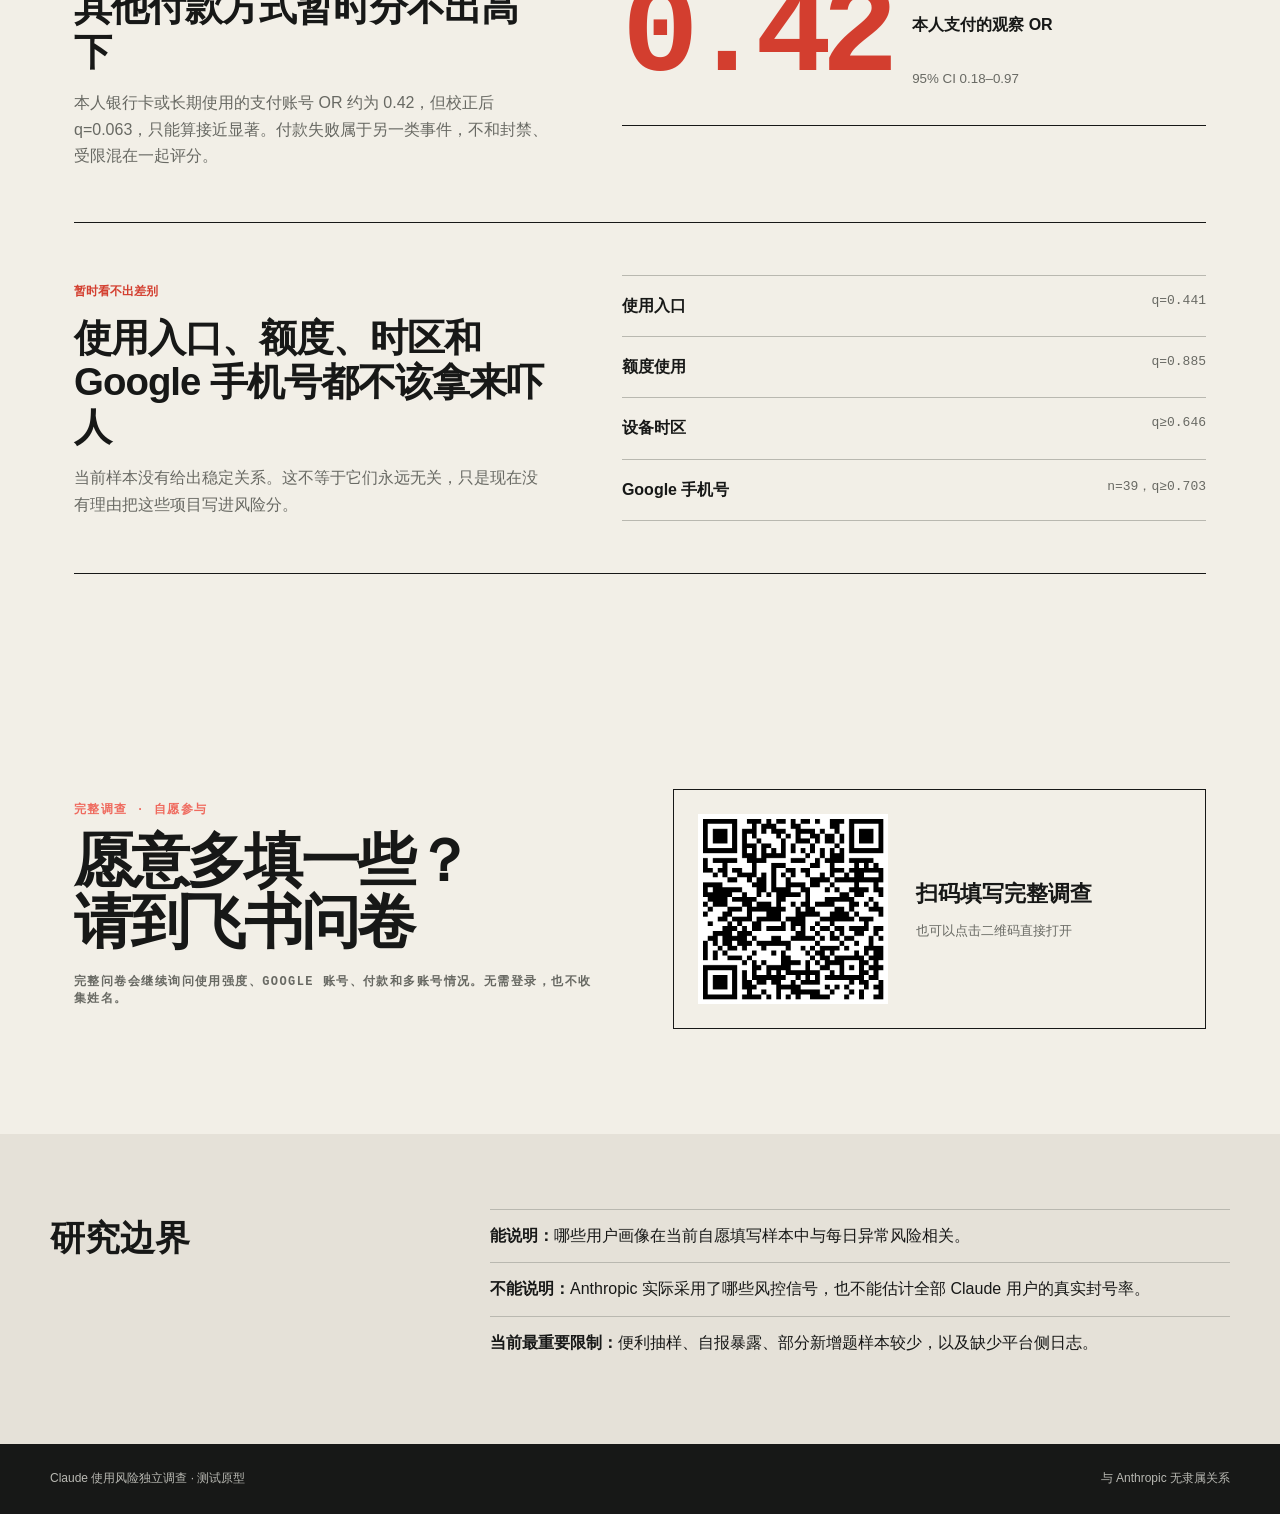
==== commit 7de48843: "Use weighted 100-point score and Feishu research handoff" ====
--- a/index.html
+++ b/index.html
@@ -24,7 +24,7 @@
           <p class="kicker">Claude 使用风险自测</p>
           <h1>看看你的账号，<br />有哪些<span>值得注意</span>的信号</h1>
           <p class="lead">
-            回答 12 个简短问题，看看哪些因素需要留意，哪些传言暂时没有依据。
+            回答 11 个简短问题，看看哪些因素需要留意，哪些传言暂时没有依据。
           </p>
           <div class="hero-actions">
             <a class="primary-action" href="#assessment"
@@ -49,7 +49,7 @@
       <section id="assessment" class="assessment">
         <header class="section-head">
           <p class="overline">快速评估</p>
-          <h2>按实际情况<br />回答十二题</h2>
+          <h2>按实际情况<br />回答十一题</h2>
           <p class="sub">
             没有标准答案，也不用猜平台喜欢什么。按最近 7 天的情况选择即可。
           </p>
@@ -59,13 +59,13 @@
           <aside class="form-visual" aria-hidden="true">
             <img src="assets/form-routes.webp" alt="" />
             <div>
-              <span>01—12</span>
+              <span>01—11</span>
               <p>每个答案都会在结果中说明是否参与评分，以及证据强弱。</p>
             </div>
           </aside>
           <form id="riskForm" novalidate>
             <div class="step-meter" aria-live="polite">
-              <span id="stepCount">问题 1 / 12</span>
+              <span id="stepCount">问题 1 / 11</span>
               <div><i id="stepBar"></i></div>
             </div>
             <fieldset>
@@ -148,33 +148,7 @@
 
             <fieldset>
               <legend>
-                <span>3</span>过去 7 天访问 Claude 时，你是否需要使用代理？
-              </legend>
-              <div class="choices compact" data-required="proxy_use">
-                <label
-                  ><input type="radio" name="proxy_use" value="always" /><span
-                    >每次都需要</span
-                  ></label
-                >
-                <label
-                  ><input
-                    type="radio"
-                    name="proxy_use"
-                    value="sometimes"
-                  /><span>有时需要</span></label
-                >
-                <label
-                  ><input type="radio" name="proxy_use" value="never" /><span
-                    >不需要</span
-                  ></label
-                >
-              </div>
-            </fieldset>
-
-            <fieldset>
-              <legend>
-                <span>4</span>需要代理时，有没有在代理未连接或失效时打开过
-                Claude？
+                <span>3</span>有没有在代理未连接或失效时打开过 Claude？
               </legend>
               <div class="choices compact" data-required="unproxied">
                 <label
@@ -208,7 +182,7 @@
             </fieldset>
 
             <fieldset>
-              <legend><span>5</span>过去 7 天最常用的节点在哪个地区？</legend>
+              <legend><span>4</span>过去 7 天最常用的节点在哪个地区？</legend>
               <div class="choices" data-required="node_region">
                 <label
                   ><input
@@ -248,7 +222,7 @@
             </fieldset>
 
             <fieldset>
-              <legend><span>6</span>主要节点属于哪种网络？</legend>
+              <legend><span>5</span>主要节点属于哪种网络？</legend>
               <div class="choices" data-required="node_type">
                 <label
                   ><input
@@ -287,7 +261,7 @@
             </fieldset>
 
             <fieldset>
-              <legend><span>7</span>这个节点通常由多少人共享？</legend>
+              <legend><span>6</span>这个节点通常由多少人共享？</legend>
               <div class="choices compact" data-required="node_sharing">
                 <label
                   ><input
@@ -324,7 +298,7 @@
             </fieldset>
 
             <fieldset>
-              <legend><span>8</span>设备时区通常和哪边一致？</legend>
+              <legend><span>7</span>设备时区通常和哪边一致？</legend>
               <div class="choices compact" data-required="timezone_match">
                 <label
                   ><input
@@ -365,7 +339,7 @@
             </fieldset>
 
             <fieldset>
-              <legend><span>9</span>Google 账号的主要地区是什么？</legend>
+              <legend><span>8</span>Google 账号的主要地区是什么？</legend>
               <div class="choices compact" data-required="google_region">
                 <label
                   ><input
@@ -406,7 +380,7 @@
             </fieldset>
 
             <fieldset>
-              <legend><span>10</span>你是否用指纹浏览器登录过 Claude？</legend>
+              <legend><span>9</span>你是否用指纹浏览器登录过 Claude？</legend>
               <div class="choices compact" data-required="fingerprint_browser">
                 <label
                   ><input
@@ -440,7 +414,7 @@
             </fieldset>
 
             <fieldset>
-              <legend><span>11</span>Claude 套餐主要怎么付款？</legend>
+              <legend><span>10</span>Claude 套餐主要怎么付款？</legend>
               <div class="choices" data-required="payment_method">
                 <label
                   ><input type="radio" name="payment_method" value="own" /><span
@@ -479,7 +453,7 @@
             </fieldset>
 
             <fieldset>
-              <legend><span>12</span>你最常通过哪个入口使用 Claude？</legend>
+              <legend><span>11</span>你最常通过哪个入口使用 Claude？</legend>
               <div class="choices" data-required="access_mode">
                 <label
                   ><input type="radio" name="access_mode" value="web" /><span
@@ -536,9 +510,7 @@
           <p>你的评估结果</p>
           <div class="result-heading">
             <h2 id="riskLabel">—</h2>
-            <div class="score">
-              <b id="riskScore">—</b><span>净证据分</span>
-            </div>
+            <div class="score"><b id="riskScore">—</b><span>/ 100</span></div>
           </div>
           <p id="riskMeaning" class="result-meaning"></p>
         </header>
@@ -555,7 +527,8 @@
         <div class="result-caveat">
           <strong>不是封号概率</strong>
           <p>
-            分数只用来汇总这份调查里的风险和保护方向。它不是平台评分，也不是你未来被封的概率。
+            百分制只是把各题权重换算到
+            0–100，方便阅读。它不是平台评分，也不是你未来被封的概率。
           </p>
         </div>
       </section>
@@ -647,12 +620,26 @@
       <!-- ═══ Participation ═══ -->
       <section id="participation" class="participation" hidden>
         <header class="participation-head">
-          <p class="overline">结果之后 · 完全自愿</p>
-          <h2>愿意帮助我们把研究做得更好吗？</h2>
+          <p class="overline">完整调查 · 自愿参与</p>
+          <h2>愿意多填一些？<br />请到飞书问卷</h2>
           <p>
-            提交更多使用细节可以提升群体统计的精度。不参与不会影响你的评估结果。
+            完整问卷会继续询问使用强度、Google
+            账号、付款和多账号情况。无需登录，也不收集姓名。
           </p>
         </header>
+
+        <a
+          class="survey-qr"
+          href="https://scn1g64tu9w3.feishu.cn/share/base/shrcn0TDOcBcRe38YrsKorg9yf8"
+          target="_blank"
+          rel="noreferrer"
+        >
+          <img src="assets/feishu-survey-qr.png" alt="飞书完整调查二维码" />
+          <span
+            ><b>扫码填写完整调查</b
+            ><small>也可以点击二维码直接打开</small></span
+          >
+        </a>
 
         <div class="consent-choice" role="radiogroup" aria-label="参与方式">
           <label
--- a/styles.css
+++ b/styles.css
@@ -661,6 +661,36 @@
   color: var(--muted);
   max-width: 530px;
 }
+.survey-qr {
+  display: grid;
+  grid-template-columns: 190px 1fr;
+  gap: 28px;
+  align-items: center;
+  align-self: start;
+  padding: 24px;
+  border: 1px solid var(--ink);
+  color: var(--ink);
+  text-decoration: none;
+}
+.survey-qr img {
+  width: 190px;
+  height: 190px;
+  background: white;
+}
+.survey-qr span {
+  display: grid;
+  gap: 8px;
+}
+.survey-qr b {
+  font-size: 22px;
+}
+.survey-qr small {
+  color: var(--muted);
+}
+.consent-choice,
+#researchForm {
+  display: none;
+}
 .consent-choice {
   align-self: start;
   border-top: 2px solid var(--ink);
@@ -920,6 +950,15 @@
   .participation {
     padding: 75px 18px;
   }
+  .survey-qr {
+    grid-template-columns: 130px 1fr;
+    gap: 18px;
+    padding: 16px;
+  }
+  .survey-qr img {
+    width: 130px;
+    height: 130px;
+  }
   .consent-choice span {
     flex-direction: column;
     gap: 4px;
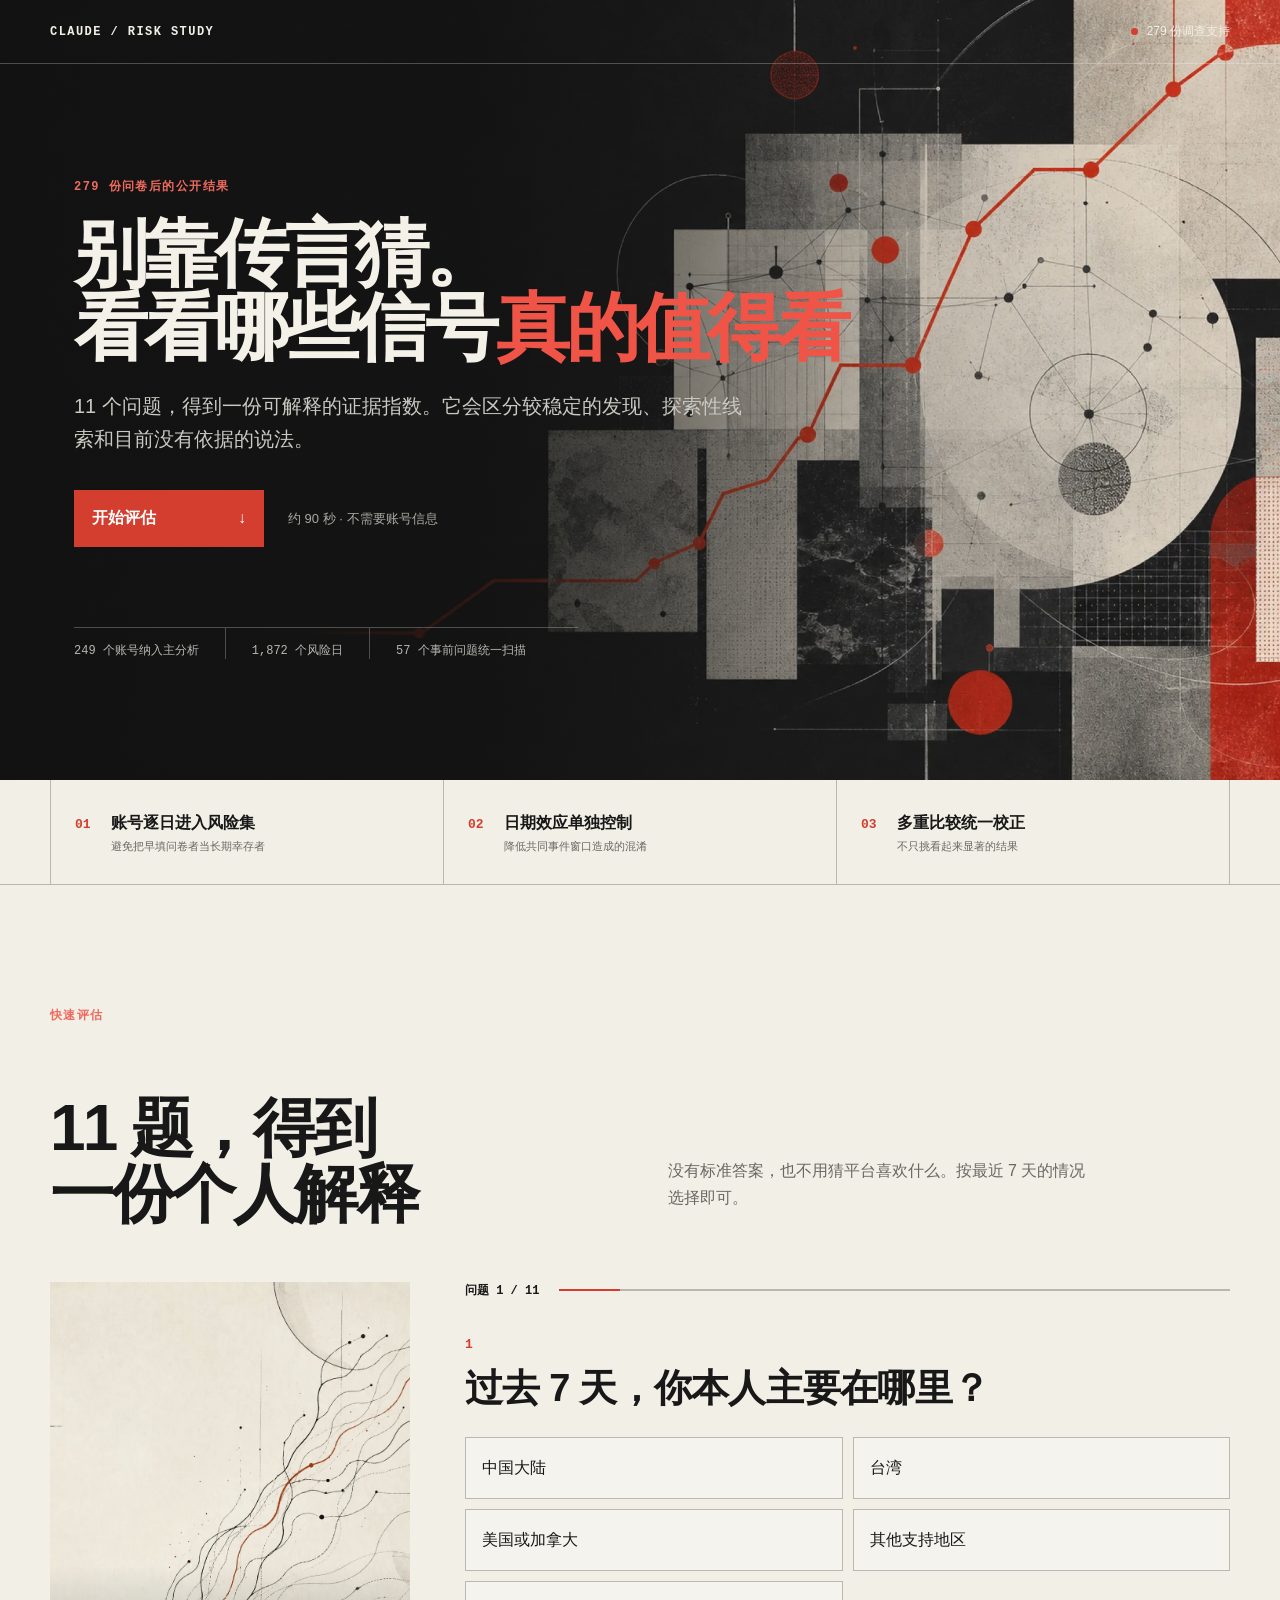
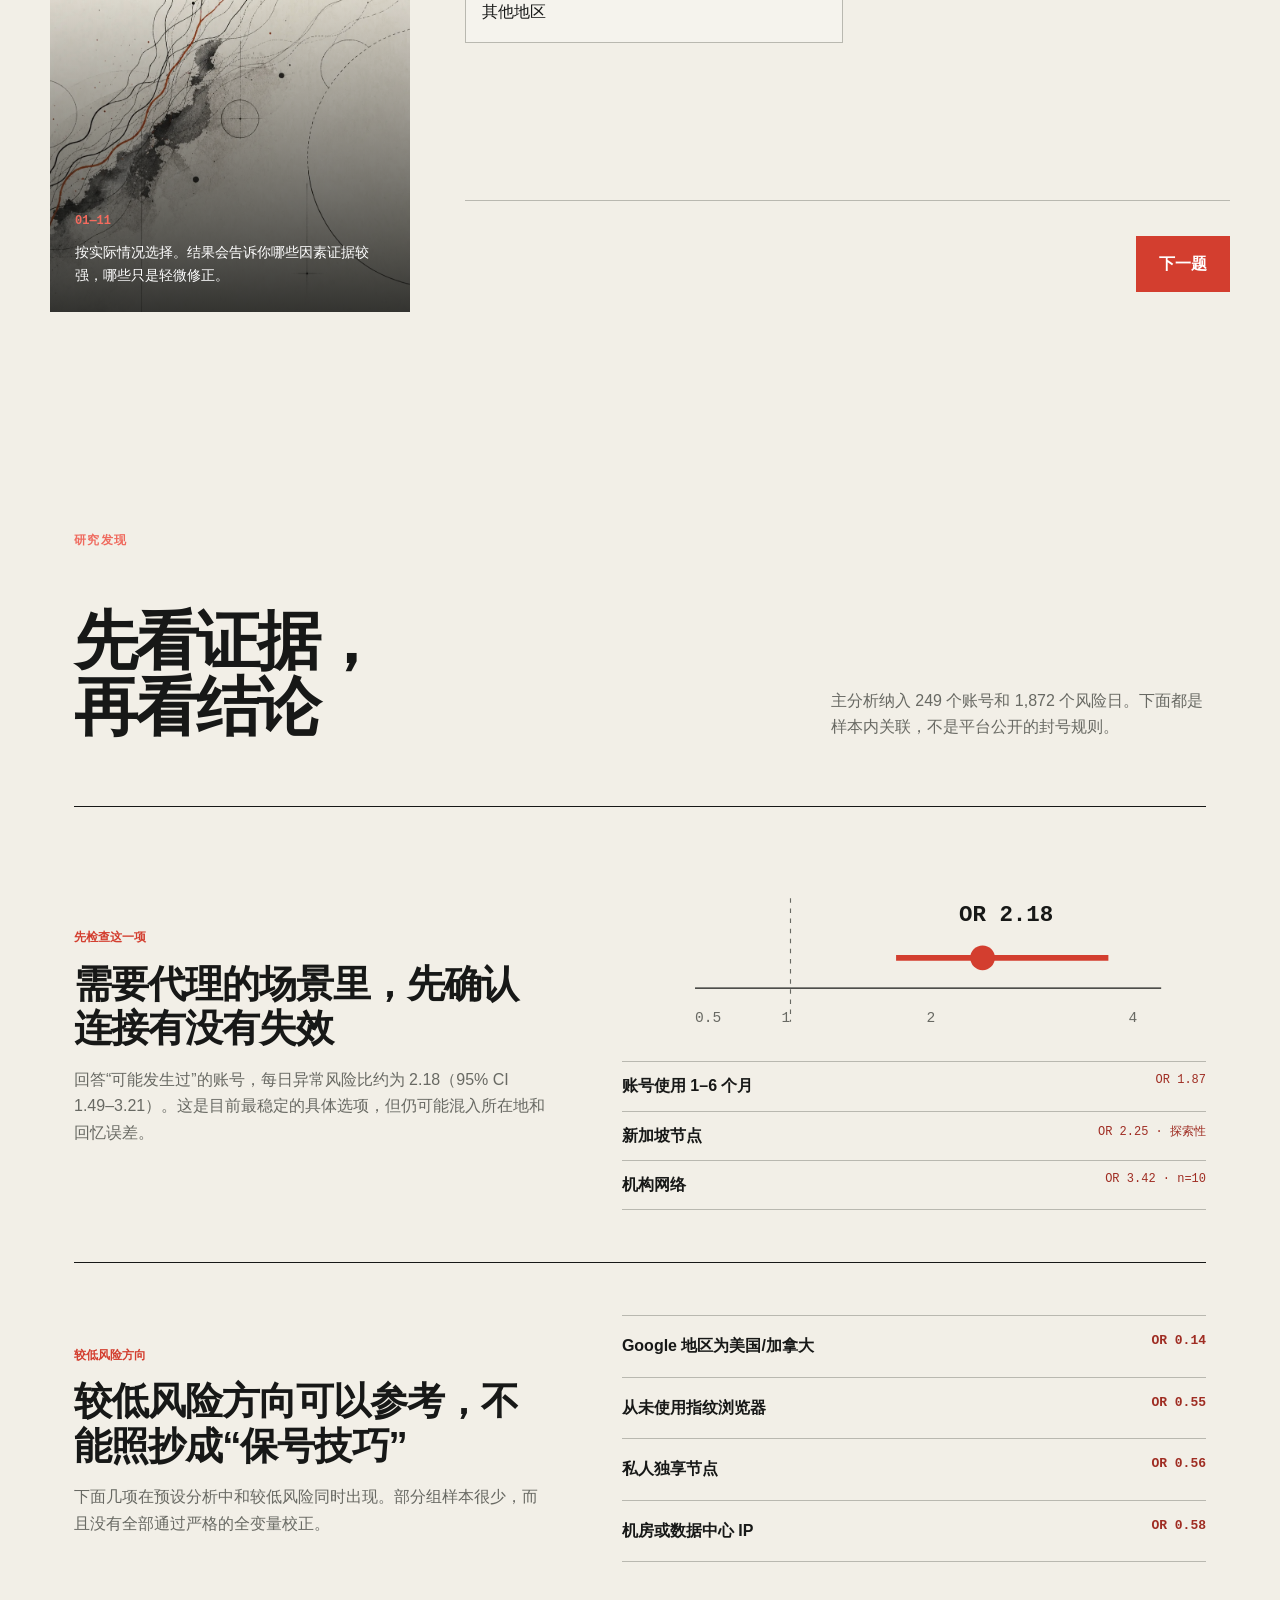
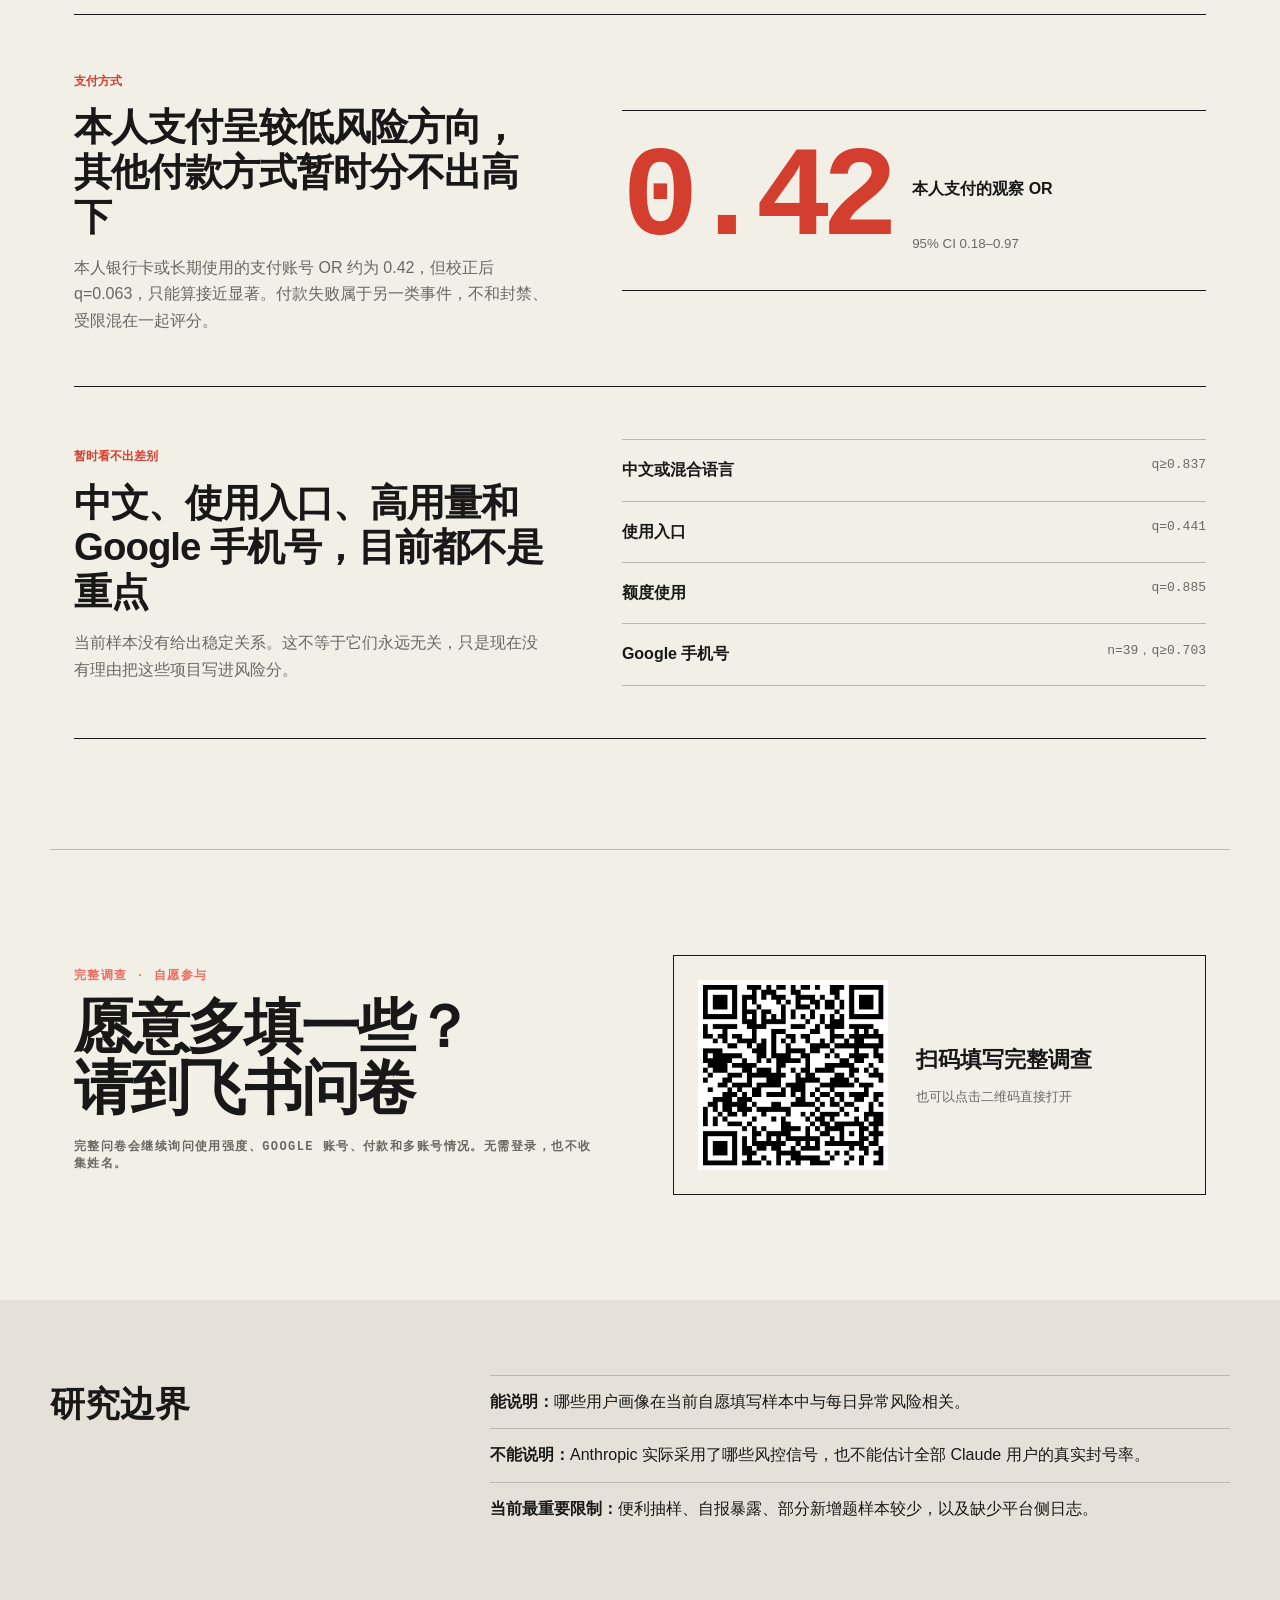
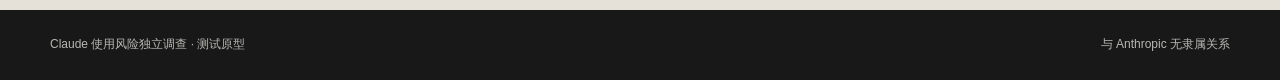
==== commit a3988dc8: "Redesign audience flow with evidence-weighted index" ====
--- a/index.html
+++ b/index.html
@@ -5,7 +5,7 @@
     <meta name="viewport" content="width=device-width, initial-scale=1.0" />
     <meta
       name="description"
-      content="Claude 封号风险信号自测：基于279份调查数据，6个问题快速评估。"
+      content="Claude 账号异常风险信号自测：基于279份问卷、249个纳入账号和1872个风险日。"
     />
     <title>Claude 风险信号自测 | 独立调查</title>
     <link rel="stylesheet" href="styles.css" />
@@ -21,35 +21,49 @@
       <!-- ═══ Hero ═══ -->
       <section class="hero">
         <div class="hero-copy">
-          <p class="kicker">Claude 使用风险自测</p>
-          <h1>看看你的账号，<br />有哪些<span>值得注意</span>的信号</h1>
+          <p class="kicker">279 份问卷后的公开结果</p>
+          <h1>别靠传言猜。<br />看看哪些信号<span>真的值得看</span></h1>
           <p class="lead">
-            回答 11 个简短问题，看看哪些因素需要留意，哪些传言暂时没有依据。
+            11
+            个问题，得到一份可解释的证据指数。它会区分较稳定的发现、探索性线索和目前没有依据的说法。
           </p>
           <div class="hero-actions">
             <a class="primary-action" href="#assessment"
               >开始评估 <span>&darr;</span></a
             >
-            <span class="hero-meta">约 1 分钟完成</span>
+            <span class="hero-meta">约 90 秒 · 不需要账号信息</span>
           </div>
           <div class="hero-proof">
-            <span>279 份回答</span><span>1,872 个风险日</span
-            ><span>结果可解释</span>
+            <span>249 个账号纳入主分析</span><span>1,872 个风险日</span
+            ><span>57 个事前问题统一扫描</span>
           </div>
         </div>
       </section>
 
       <section class="value-strip" aria-label="评估内容">
-        <div><b>01</b><span>识别真正影响结果的信号</span></div>
-        <div><b>02</b><span>理解哪些常见说法没有证据</span></div>
-        <div><b>03</b><span>获得针对当前情境的建议</span></div>
+        <div>
+          <b>01</b
+          ><span
+            >账号逐日进入风险集<small>避免把早填问卷者当长期幸存者</small></span
+          >
+        </div>
+        <div>
+          <b>02</b
+          ><span
+            >日期效应单独控制<small>降低共同事件窗口造成的混淆</small></span
+          >
+        </div>
+        <div>
+          <b>03</b
+          ><span>多重比较统一校正<small>不只挑看起来显著的结果</small></span>
+        </div>
       </section>
 
       <!-- ═══ Assessment ═══ -->
       <section id="assessment" class="assessment">
         <header class="section-head">
           <p class="overline">快速评估</p>
-          <h2>按实际情况<br />回答十一题</h2>
+          <h2>11 题，得到<br />一份个人解释</h2>
           <p class="sub">
             没有标准答案，也不用猜平台喜欢什么。按最近 7 天的情况选择即可。
           </p>
@@ -60,7 +74,9 @@
             <img src="assets/form-routes.webp" alt="" />
             <div>
               <span>01—11</span>
-              <p>每个答案都会在结果中说明是否参与评分，以及证据强弱。</p>
+              <p>
+                按实际情况选择。结果会告诉你哪些因素证据较强，哪些只是轻微修正。
+              </p>
             </div>
           </aside>
           <form id="riskForm" novalidate>
@@ -513,11 +529,20 @@
             <div class="score"><b id="riskScore">—</b><span>/ 100</span></div>
           </div>
           <p id="riskMeaning" class="result-meaning"></p>
+          <div class="result-meta" aria-label="结果证据说明">
+            <span><small>证据等级</small><b id="evidenceLevel">—</b></span>
+            <span><small>指数中心</small><b>50 = 中性</b></span>
+            <span><small>模型口径</small><b>关联，不是概率</b></span>
+          </div>
         </header>
         <div class="result-columns">
           <div>
-            <h3>本次加分与减分</h3>
+            <h3>最影响结果的项目</h3>
             <ul id="factorList"></ul>
+            <details class="secondary-factors">
+              <summary>查看其余回答如何参与计算</summary>
+              <ul id="secondaryFactorList"></ul>
+            </details>
           </div>
           <div>
             <h3>建议</h3>
@@ -527,8 +552,8 @@
         <div class="result-caveat">
           <strong>不是封号概率</strong>
           <p>
-            百分制只是把各题权重换算到
-            0–100，方便阅读。它不是平台评分，也不是你未来被封的概率。
+            指数以 50
+            为中性点，依据效应量和证据稳定性加权。它不是平台评分，也不是你未来被封的概率。
           </p>
         </div>
       </section>
@@ -536,43 +561,50 @@
       <section class="findings" aria-labelledby="findingsTitle">
         <header class="findings-head">
           <p class="overline">研究发现</p>
-          <h2 id="findingsTitle">哪些因素值得看，<br />哪些暂时别下结论</h2>
+          <h2 id="findingsTitle">先看证据，<br />再看结论</h2>
           <p>
-            这次分析纳入 249 个账号和 1,872
-            个风险日。下面说的都是问卷里的相关性，不是平台公开的封号规则。
+            主分析纳入 249 个账号和 1,872
+            个风险日。下面都是样本内关联，不是平台公开的封号规则。
           </p>
         </header>
 
         <article class="finding finding-signal">
           <div class="finding-copy">
             <span>先检查这一项</span>
-            <h3>如果人在大陆，先确认代理有没有掉线</h3>
+            <h3>需要代理的场景里，先确认连接有没有失效</h3>
             <p>
               回答“可能发生过”的账号，每日异常风险比约为 2.18（95% CI
-              1.49–3.21）。这项关系最稳定，但仍可能混入所在地和回忆误差。
+              1.49–3.21）。这是目前最稳定的具体选项，但仍可能混入所在地和回忆误差。
             </p>
           </div>
-          <svg
-            viewBox="0 0 520 180"
-            role="img"
-            aria-label="未代理连接风险比及置信区间"
-          >
-            <line x1="65" y1="115" x2="480" y2="115" />
-            <line class="reference" x1="150" y1="35" x2="150" y2="145" />
-            <line class="interval" x1="244" y1="88" x2="433" y2="88" />
-            <circle cx="321" cy="88" r="11" />
-            <text x="65" y="145">0.5</text>
-            <text x="142" y="145">1</text>
-            <text x="271" y="145">2</text>
-            <text x="451" y="145">4</text>
-            <text class="chart-value" x="300" y="55">OR 2.18</text>
-          </svg>
+          <div class="risk-evidence">
+            <svg
+              viewBox="0 0 520 180"
+              role="img"
+              aria-label="未代理连接风险比及置信区间"
+            >
+              <line x1="65" y1="115" x2="480" y2="115" />
+              <line class="reference" x1="150" y1="35" x2="150" y2="145" />
+              <line class="interval" x1="244" y1="88" x2="433" y2="88" />
+              <circle cx="321" cy="88" r="11" />
+              <text x="65" y="145">0.5</text>
+              <text x="142" y="145">1</text>
+              <text x="271" y="145">2</text>
+              <text x="451" y="145">4</text>
+              <text class="chart-value" x="300" y="55">OR 2.18</text>
+            </svg>
+            <ul class="compact-evidence">
+              <li><b>账号使用 1–6 个月</b><span>OR 1.87</span></li>
+              <li><b>新加坡节点</b><span>OR 2.25 · 探索性</span></li>
+              <li><b>机构网络</b><span>OR 3.42 · n=10</span></li>
+            </ul>
+          </div>
         </article>
 
         <article class="finding finding-protective">
           <div class="finding-copy">
             <span>较低风险方向</span>
-            <h3>保护因素也要看，但不能把它们当成“保号技巧”</h3>
+            <h3>较低风险方向可以参考，不能照抄成“保号技巧”</h3>
             <p>
               下面几项在预设分析中和较低风险同时出现。部分组样本很少，而且没有全部通过严格的全变量校正。
             </p>
@@ -603,15 +635,15 @@
         <article class="finding finding-null">
           <div class="finding-copy">
             <span>暂时看不出差别</span>
-            <h3>使用入口、额度、时区和 Google 手机号都不该拿来吓人</h3>
+            <h3>中文、使用入口、高用量和 Google 手机号，目前都不是重点</h3>
             <p>
               当前样本没有给出稳定关系。这不等于它们永远无关，只是现在没有理由把这些项目写进风险分。
             </p>
           </div>
           <ul class="null-list">
+            <li><b>中文或混合语言</b><span>q≥0.837</span></li>
             <li><b>使用入口</b><span>q=0.441</span></li>
             <li><b>额度使用</b><span>q=0.885</span></li>
-            <li><b>设备时区</b><span>q≥0.646</span></li>
             <li><b>Google 手机号</b><span>n=39，q≥0.703</span></li>
           </ul>
         </article>
--- a/styles.css
+++ b/styles.css
@@ -107,7 +107,7 @@
   color: #ef6a5e;
 }
 .hero h1 {
-  max-width: 900px;
+  max-width: 980px;
   margin: 22px 0 26px;
   font-size: clamp(52px, 5.8vw, 84px);
   font-weight: 650;
@@ -119,7 +119,7 @@
   color: #ef5447;
 }
 .lead {
-  max-width: 570px;
+  max-width: 670px;
   margin: 0;
   color: #c9c8c1;
   font-size: 20px;
@@ -194,6 +194,16 @@
 .value-strip span {
   font-weight: 650;
 }
+.value-strip small {
+  display: block;
+  margin-top: 3px;
+  color: var(--muted);
+  font:
+    11px ui-monospace,
+    SFMono-Regular,
+    Menlo,
+    monospace;
+}
 .assessment {
   padding: 110px max(24px, calc((100vw - var(--max)) / 2));
   border-top: 1px solid var(--line);
@@ -453,6 +463,34 @@
   max-width: 650px;
   color: #c8c8c2;
 }
+.result-meta {
+  display: grid;
+  grid-template-columns: repeat(3, minmax(0, 1fr));
+  max-width: 760px;
+  margin-top: 32px;
+  border-top: 1px solid rgba(255, 255, 255, 0.24);
+  border-bottom: 1px solid rgba(255, 255, 255, 0.24);
+}
+.result-meta span {
+  display: grid;
+  gap: 4px;
+  padding: 15px 18px 15px 0;
+}
+.result-meta span + span {
+  padding-left: 18px;
+  border-left: 1px solid rgba(255, 255, 255, 0.24);
+}
+.result-meta small {
+  color: #92928d;
+  font:
+    11px ui-monospace,
+    SFMono-Regular,
+    Menlo,
+    monospace;
+}
+.result-meta b {
+  font-size: 15px;
+}
 .result-columns {
   display: grid;
   grid-template-columns: 1fr 1fr;
@@ -476,6 +514,13 @@
   display: block;
   color: white;
 }
+.result-columns li strong small {
+  display: block;
+  margin: 5px 0 0 44px;
+  color: #92928d;
+  font-size: 12px;
+  font-weight: 400;
+}
 .result-columns li em {
   display: inline-flex;
   min-width: 34px;
@@ -492,6 +537,22 @@
 }
 .result-columns li .risk-down {
   color: #9cc9b6;
+}
+.result-columns li .risk-flat {
+  color: #a6a59f;
+}
+.secondary-factors {
+  margin-top: 18px;
+  border-top: 1px solid rgba(255, 255, 255, 0.18);
+}
+.secondary-factors summary {
+  padding: 16px 0;
+  color: #c8c8c2;
+  cursor: pointer;
+  font-size: 13px;
+}
+.secondary-factors ul {
+  margin-top: 0;
 }
 .result-caveat {
   display: grid;
@@ -595,6 +656,27 @@
   font-size: 20px;
   font-weight: 700;
 }
+.compact-evidence {
+  list-style: none;
+  margin: -8px 0 0;
+  padding: 0;
+  border-top: 1px solid var(--line);
+}
+.compact-evidence li {
+  display: flex;
+  justify-content: space-between;
+  gap: 20px;
+  padding: 11px 0;
+  border-bottom: 1px solid var(--line);
+}
+.compact-evidence span {
+  color: var(--red-dark);
+  font:
+    12px ui-monospace,
+    SFMono-Regular,
+    Menlo,
+    monospace;
+}
 .null-list {
   list-style: none;
   margin: 0;
@@ -650,6 +732,7 @@
   display: grid;
   grid-template-columns: 1fr 1fr;
   gap: 65px;
+  border-top: 1px solid var(--line);
 }
 .participation-head h2 {
   margin: 8px 0 20px;
@@ -843,6 +926,9 @@
   .result-columns {
     gap: 35px;
   }
+  .result-meta {
+    max-width: none;
+  }
   .finding {
     gap: 35px;
   }
@@ -929,6 +1015,14 @@
   .result-columns {
     grid-template-columns: 1fr;
   }
+  .result-meta {
+    grid-template-columns: 1fr;
+  }
+  .result-meta span + span {
+    padding-left: 0;
+    border-top: 1px solid rgba(255, 255, 255, 0.24);
+    border-left: 0;
+  }
   .result-caveat {
     grid-template-columns: 1fr;
   }
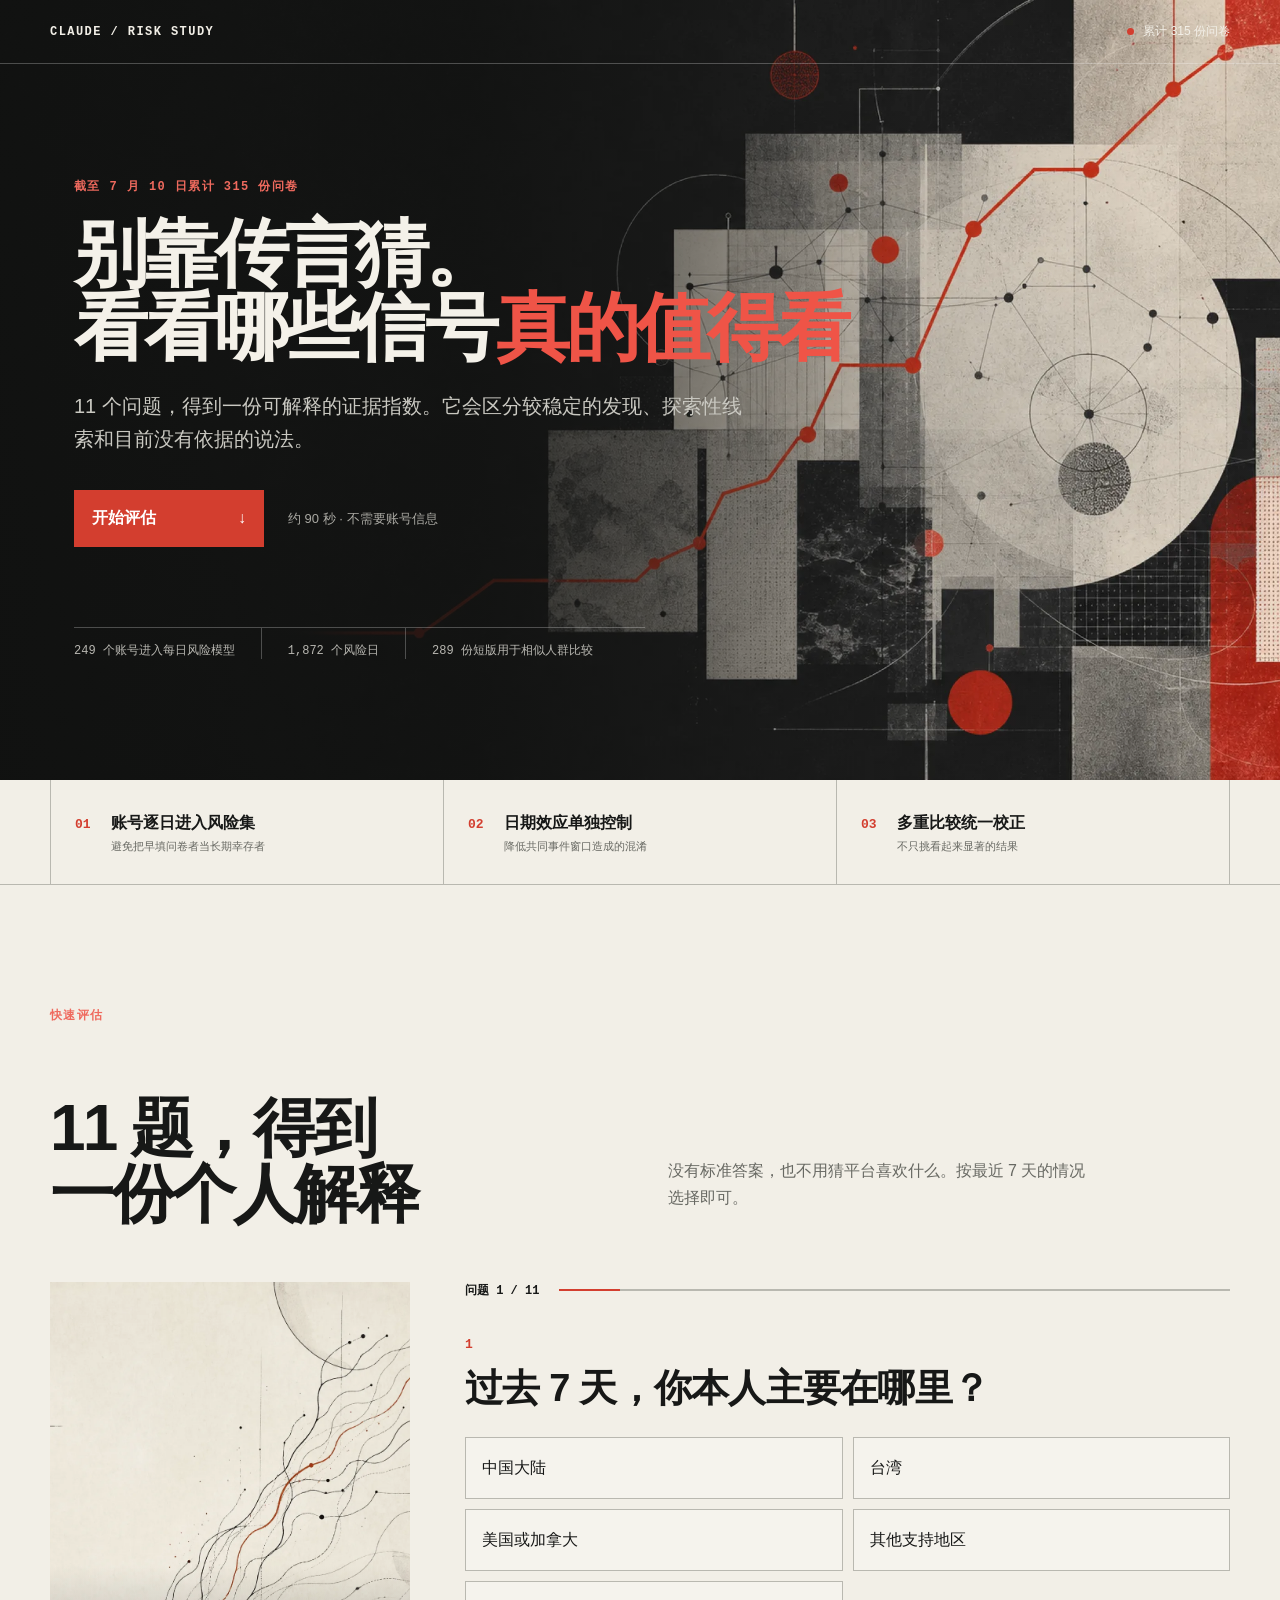
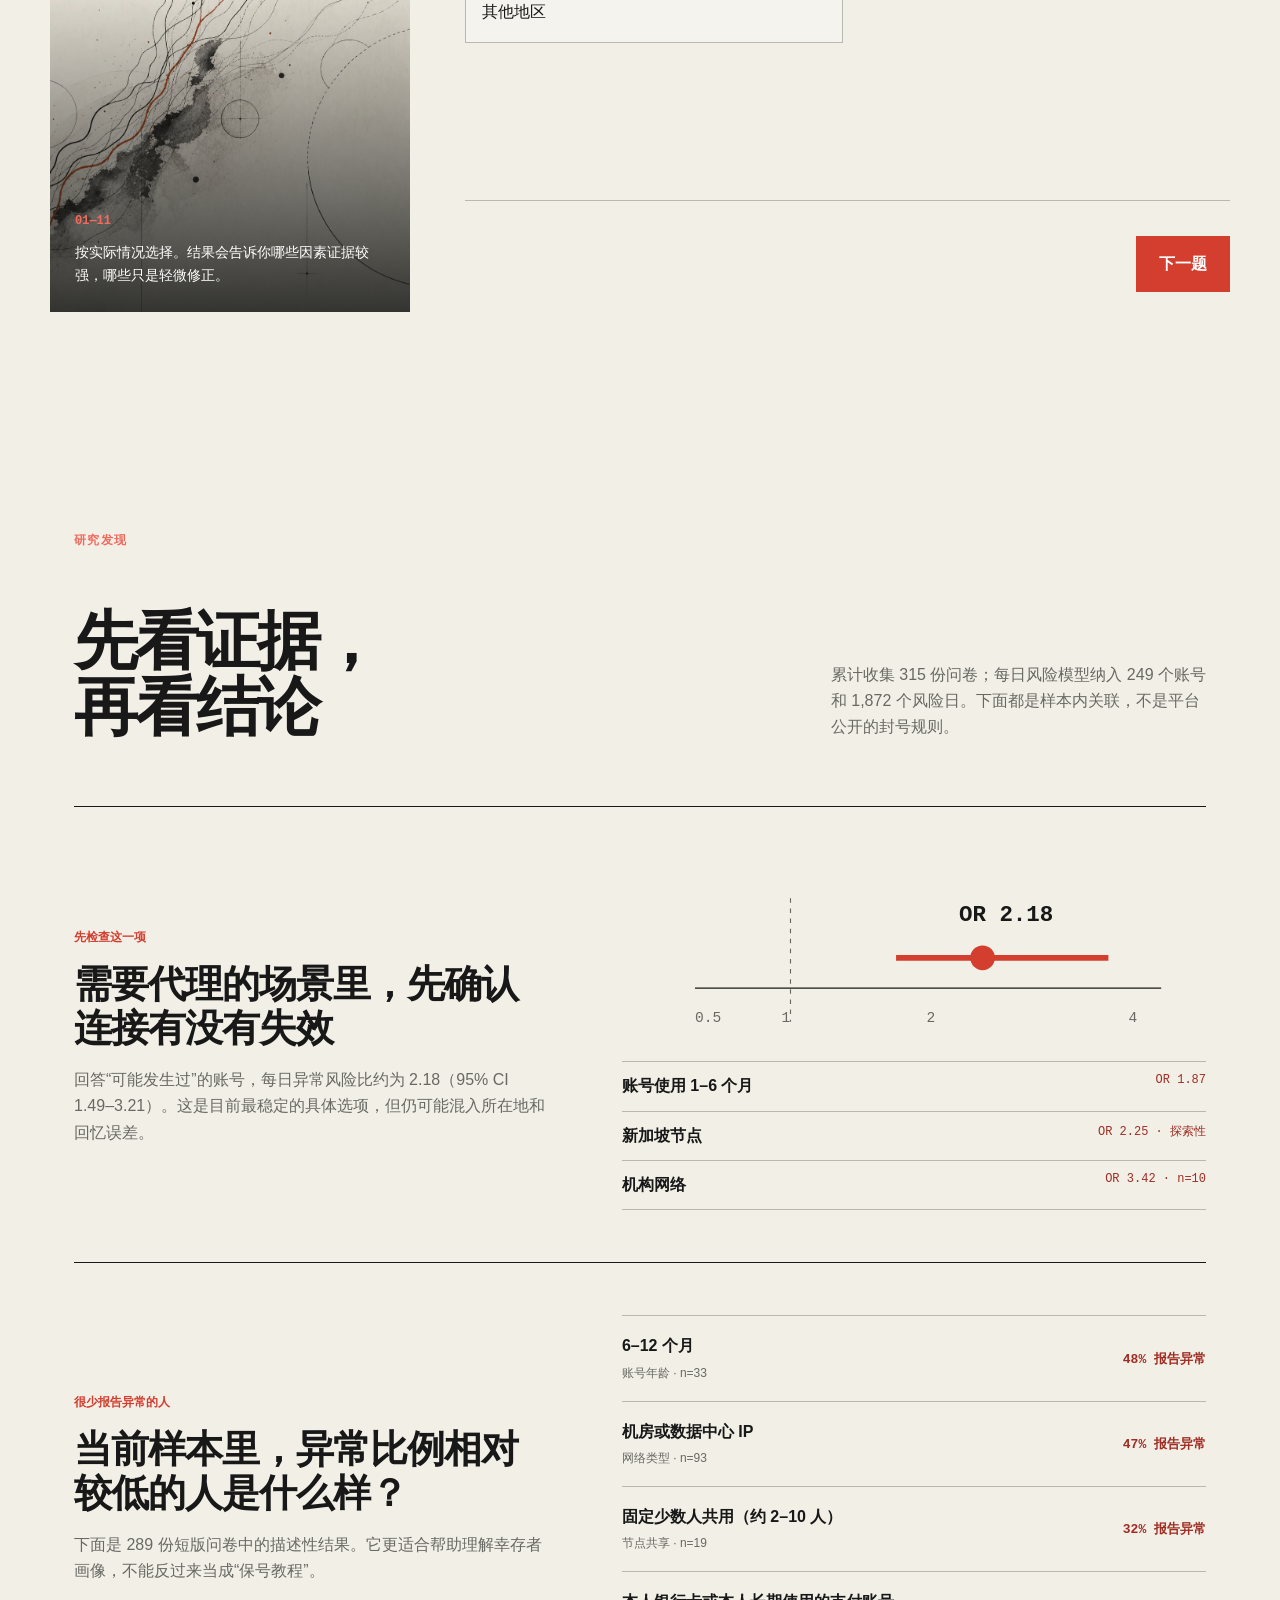
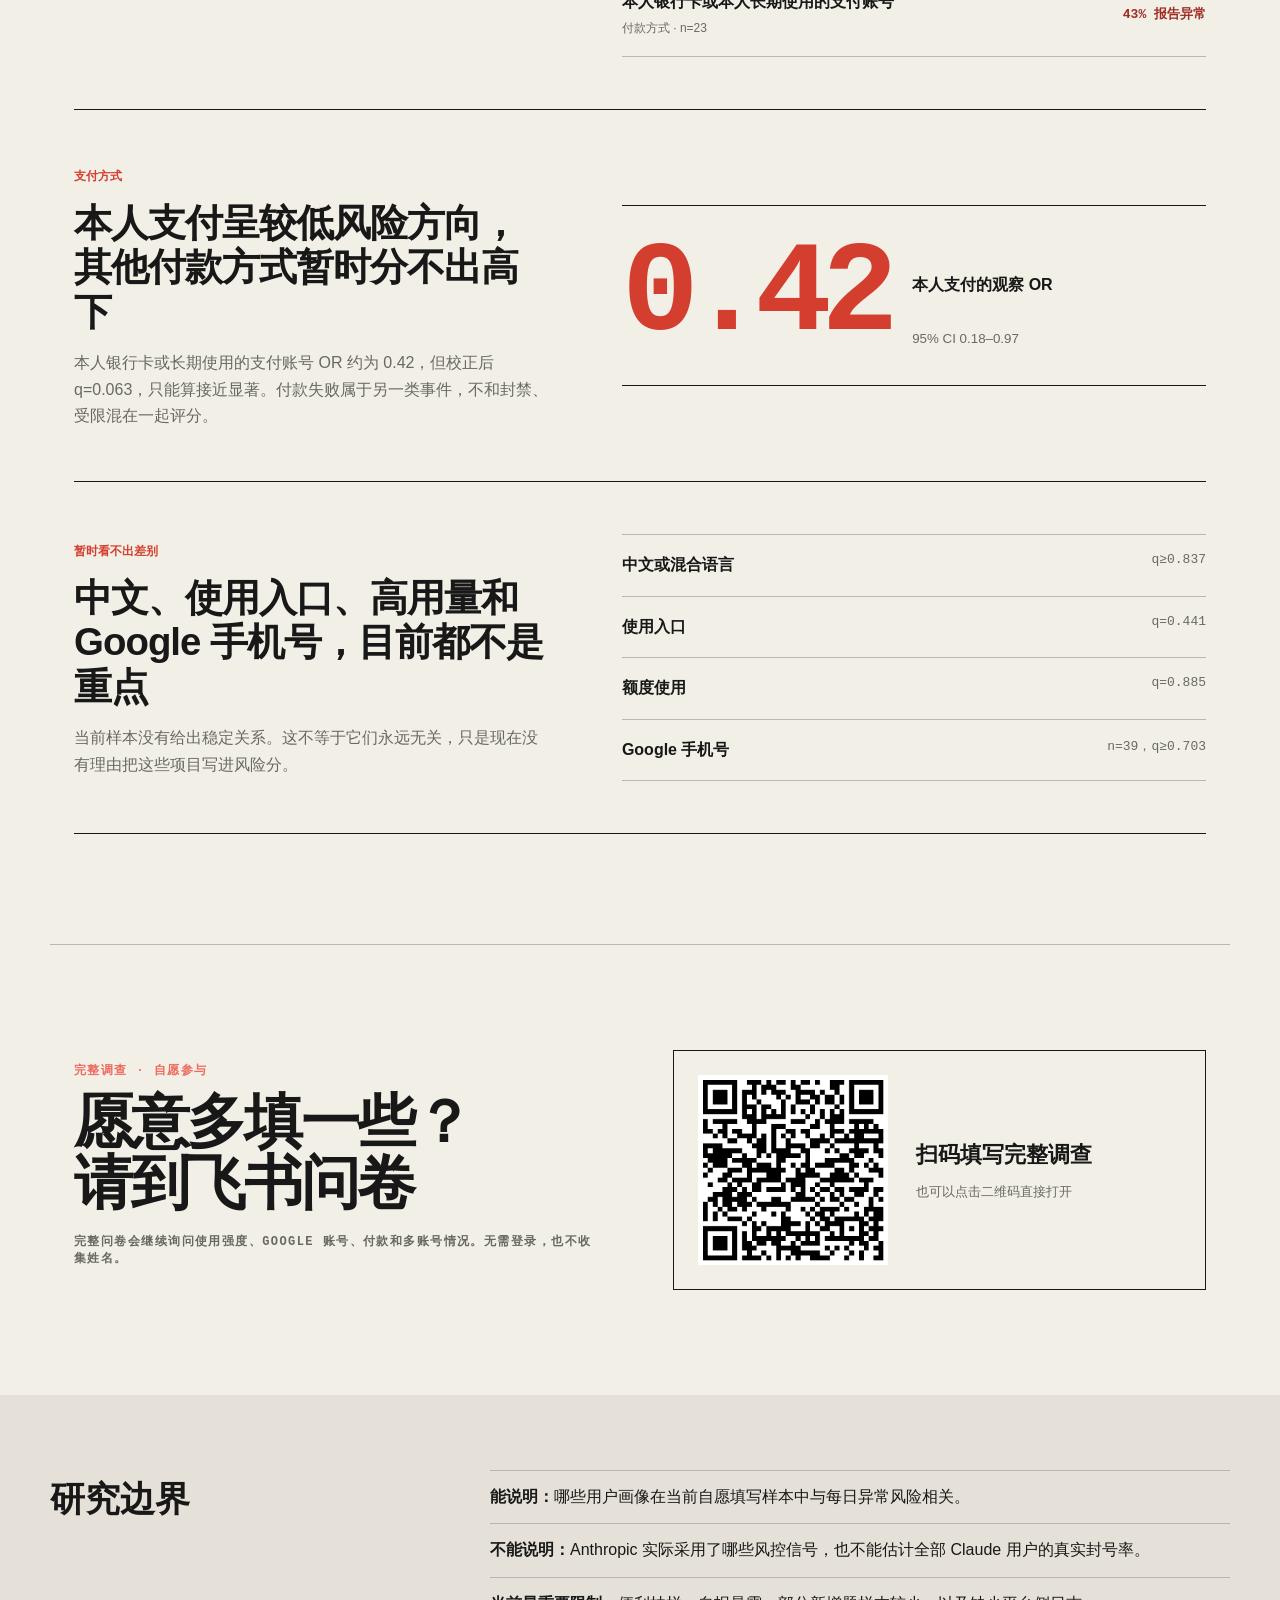
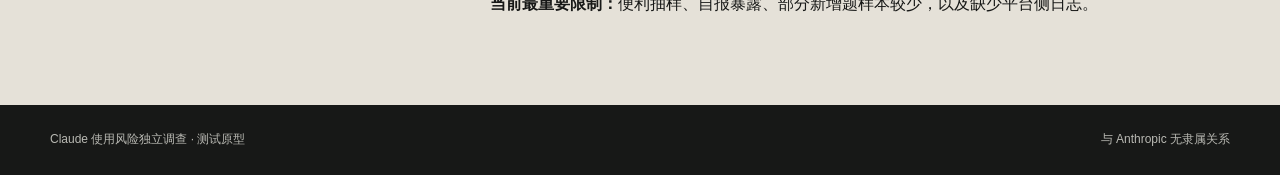
==== commit 1a5352eb: "Add biased-sample peer comparison" ====
--- a/index.html
+++ b/index.html
@@ -5,7 +5,7 @@
     <meta name="viewport" content="width=device-width, initial-scale=1.0" />
     <meta
       name="description"
-      content="Claude 账号异常风险信号自测：基于279份问卷、249个纳入账号和1872个风险日。"
+      content="Claude 账号异常风险信号自测：累计315份问卷，主分析包含249个账号和1872个风险日。"
     />
     <title>Claude 风险信号自测 | 独立调查</title>
     <link rel="stylesheet" href="styles.css" />
@@ -14,14 +14,14 @@
     <!-- Atmosphere -->
     <header class="site-head">
       <a href="#top" class="wordmark">Claude / Risk Study</a>
-      <div class="study-state"><span></span>279 份调查支持</div>
+      <div class="study-state"><span></span>累计 315 份问卷</div>
     </header>
 
     <main id="top">
       <!-- ═══ Hero ═══ -->
       <section class="hero">
         <div class="hero-copy">
-          <p class="kicker">279 份问卷后的公开结果</p>
+          <p class="kicker">截至 7 月 10 日累计 315 份问卷</p>
           <h1>别靠传言猜。<br />看看哪些信号<span>真的值得看</span></h1>
           <p class="lead">
             11
@@ -34,8 +34,8 @@
             <span class="hero-meta">约 90 秒 · 不需要账号信息</span>
           </div>
           <div class="hero-proof">
-            <span>249 个账号纳入主分析</span><span>1,872 个风险日</span
-            ><span>57 个事前问题统一扫描</span>
+            <span>249 个账号进入每日风险模型</span><span>1,872 个风险日</span
+            ><span>289 份短版用于相似人群比较</span>
           </div>
         </div>
       </section>
@@ -549,6 +549,20 @@
             <ul id="adviceList"></ul>
           </div>
         </div>
+        <section class="peer-panel" aria-labelledby="peerTitle">
+          <header>
+            <p>和你核心情况相近的受访者</p>
+            <h3 id="peerTitle"><b id="peerCount">—</b> 人</h3>
+          </header>
+          <div class="peer-rate">
+            <b id="peerRate">—</b>
+            <span>报告被封、受限或曾发生异常</span>
+          </div>
+          <div class="peer-note">
+            <p id="peerBasis">正在匹配核心画像…</p>
+            <small id="peerBiasNote"></small>
+          </div>
+        </section>
         <div class="result-caveat">
           <strong>不是封号概率</strong>
           <p>
@@ -563,7 +577,7 @@
           <p class="overline">研究发现</p>
           <h2 id="findingsTitle">先看证据，<br />再看结论</h2>
           <p>
-            主分析纳入 249 个账号和 1,872
+            累计收集 315 份问卷；每日风险模型纳入 249 个账号和 1,872
             个风险日。下面都是样本内关联，不是平台公开的封号规则。
           </p>
         </header>
@@ -603,18 +617,14 @@
 
         <article class="finding finding-protective">
           <div class="finding-copy">
-            <span>较低风险方向</span>
-            <h3>较低风险方向可以参考，不能照抄成“保号技巧”</h3>
+            <span>很少报告异常的人</span>
+            <h3>当前样本里，异常比例相对较低的人是什么样？</h3>
             <p>
-              下面几项在预设分析中和较低风险同时出现。部分组样本很少，而且没有全部通过严格的全变量校正。
+              下面是 289
+              份短版问卷中的描述性结果。它更适合帮助理解幸存者画像，不能反过来当成“保号教程”。
             </p>
           </div>
-          <ul class="null-list direction-list">
-            <li><b>Google 地区为美国/加拿大</b><span>OR 0.14</span></li>
-            <li><b>从未使用指纹浏览器</b><span>OR 0.55</span></li>
-            <li><b>私人独享节点</b><span>OR 0.56</span></li>
-            <li><b>机房或数据中心 IP</b><span>OR 0.58</span></li>
-          </ul>
+          <ul id="lowEventProfiles" class="null-list survivor-list"></ul>
         </article>
 
         <article class="finding finding-payment">
@@ -866,6 +876,7 @@
       <p>与 Anthropic 无隶属关系</p>
     </footer>
 
+    <script src="audience_profile_stats.js"></script>
     <script src="app.js"></script>
   </body>
 </html>
--- a/styles.css
+++ b/styles.css
@@ -554,6 +554,55 @@
 .secondary-factors ul {
   margin-top: 0;
 }
+.peer-panel {
+  display: grid;
+  grid-template-columns: 0.8fr 0.8fr 1.4fr;
+  gap: 38px;
+  align-items: end;
+  margin: 12px 0 50px;
+  padding: 34px 0;
+  border-top: 1px solid rgba(255, 255, 255, 0.3);
+  border-bottom: 1px solid rgba(255, 255, 255, 0.3);
+}
+.peer-panel header {
+  padding: 0;
+  border: 0;
+}
+.peer-panel header p {
+  margin: 0 0 8px;
+  color: #aaa9a3;
+  font-size: 13px;
+}
+.peer-panel h3 {
+  margin: 0;
+  font-size: 28px;
+}
+.peer-panel h3 b,
+.peer-rate b {
+  color: #ff675a;
+  font:
+    650 54px/1 ui-monospace,
+    SFMono-Regular,
+    Menlo,
+    monospace;
+}
+.peer-rate {
+  display: grid;
+  gap: 8px;
+}
+.peer-rate span {
+  color: #c8c8c2;
+  font-size: 13px;
+}
+.peer-note p {
+  margin: 0 0 10px;
+  color: #e4e2db;
+}
+.peer-note small {
+  display: block;
+  color: #aaa9a3;
+  line-height: 1.6;
+}
 .result-caveat {
   display: grid;
   grid-template-columns: 160px 1fr;
@@ -699,6 +748,20 @@
     monospace;
 }
 .direction-list span {
+  color: var(--red-dark);
+  font-weight: 700;
+}
+.survivor-list li {
+  align-items: center;
+}
+.survivor-list b small {
+  display: block;
+  margin-top: 4px;
+  color: var(--muted);
+  font-size: 12px;
+  font-weight: 400;
+}
+.survivor-list span {
   color: var(--red-dark);
   font-weight: 700;
 }
@@ -929,6 +992,12 @@
   .result-meta {
     max-width: none;
   }
+  .peer-panel {
+    grid-template-columns: 1fr 1fr;
+  }
+  .peer-note {
+    grid-column: 1/-1;
+  }
   .finding {
     gap: 35px;
   }
@@ -1023,6 +1092,13 @@
     border-top: 1px solid rgba(255, 255, 255, 0.24);
     border-left: 0;
   }
+  .peer-panel {
+    grid-template-columns: 1fr;
+    gap: 24px;
+  }
+  .peer-note {
+    grid-column: auto;
+  }
   .result-caveat {
     grid-template-columns: 1fr;
   }
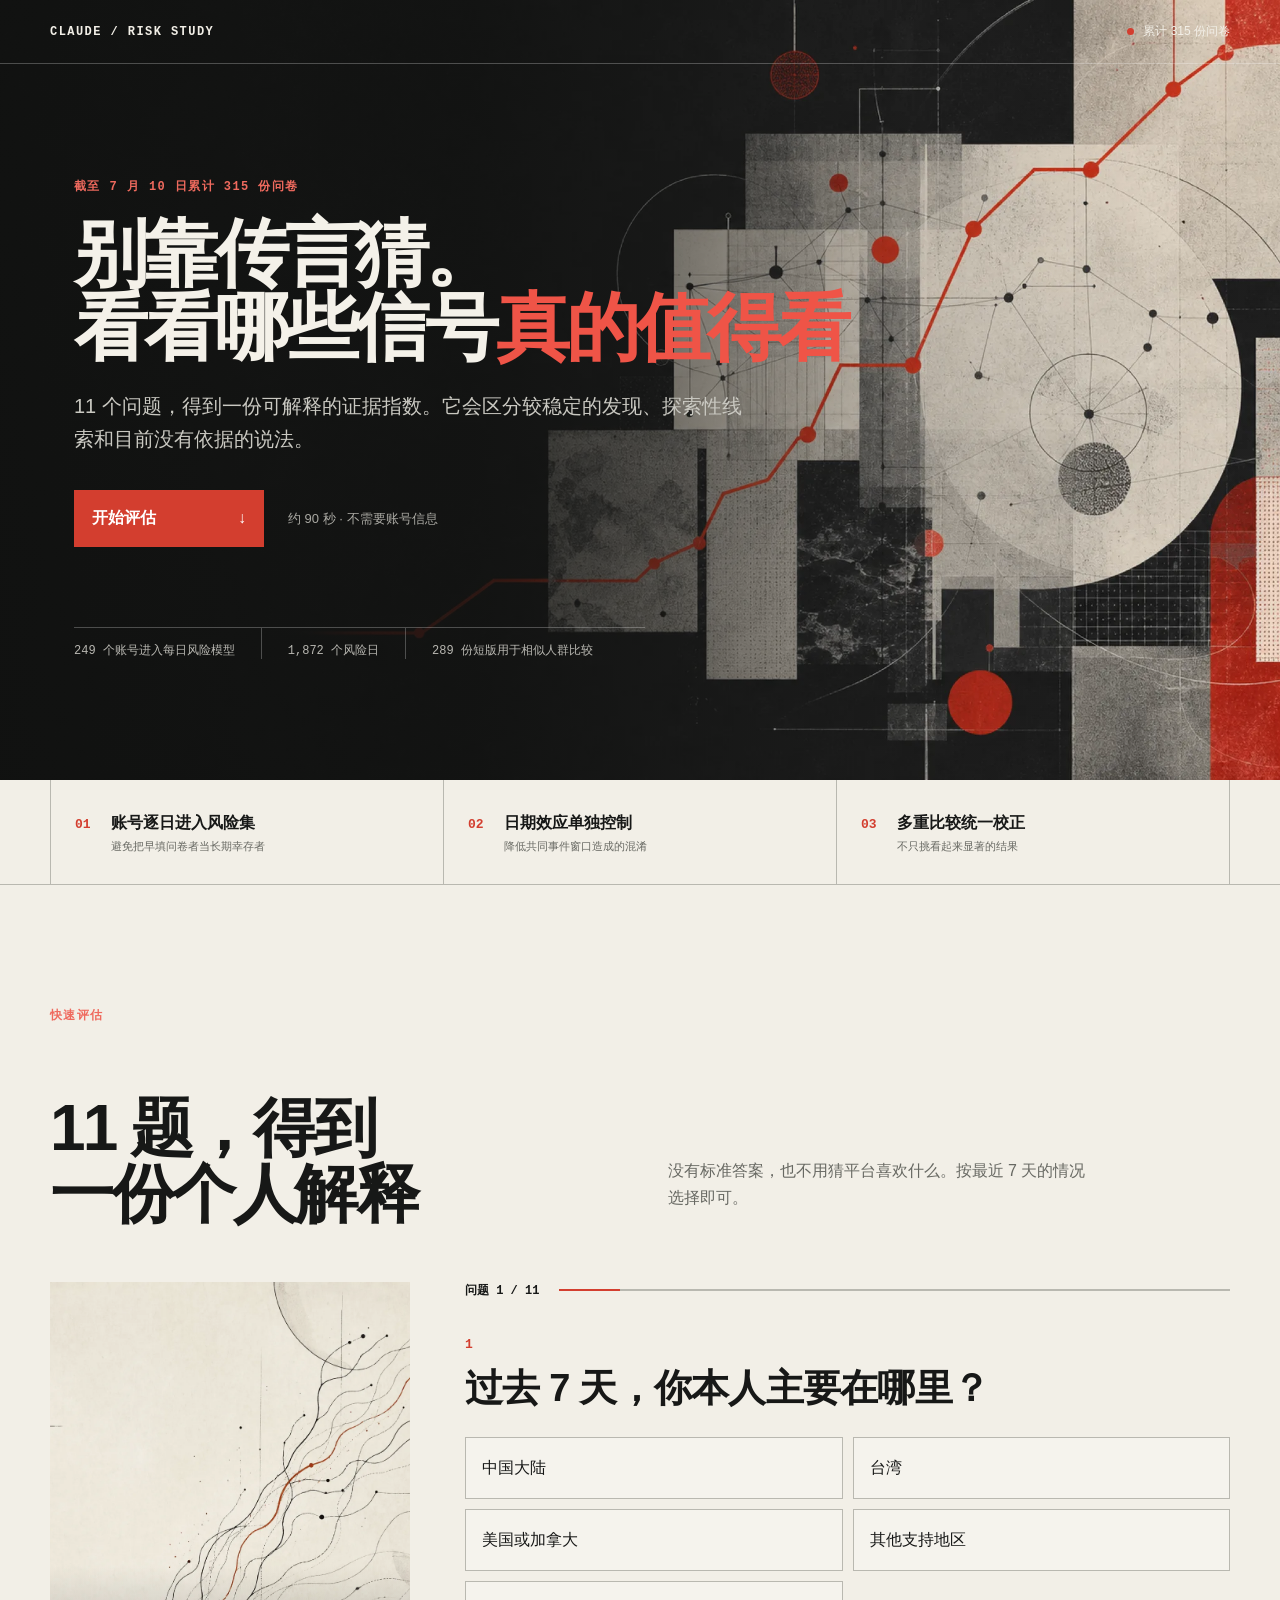
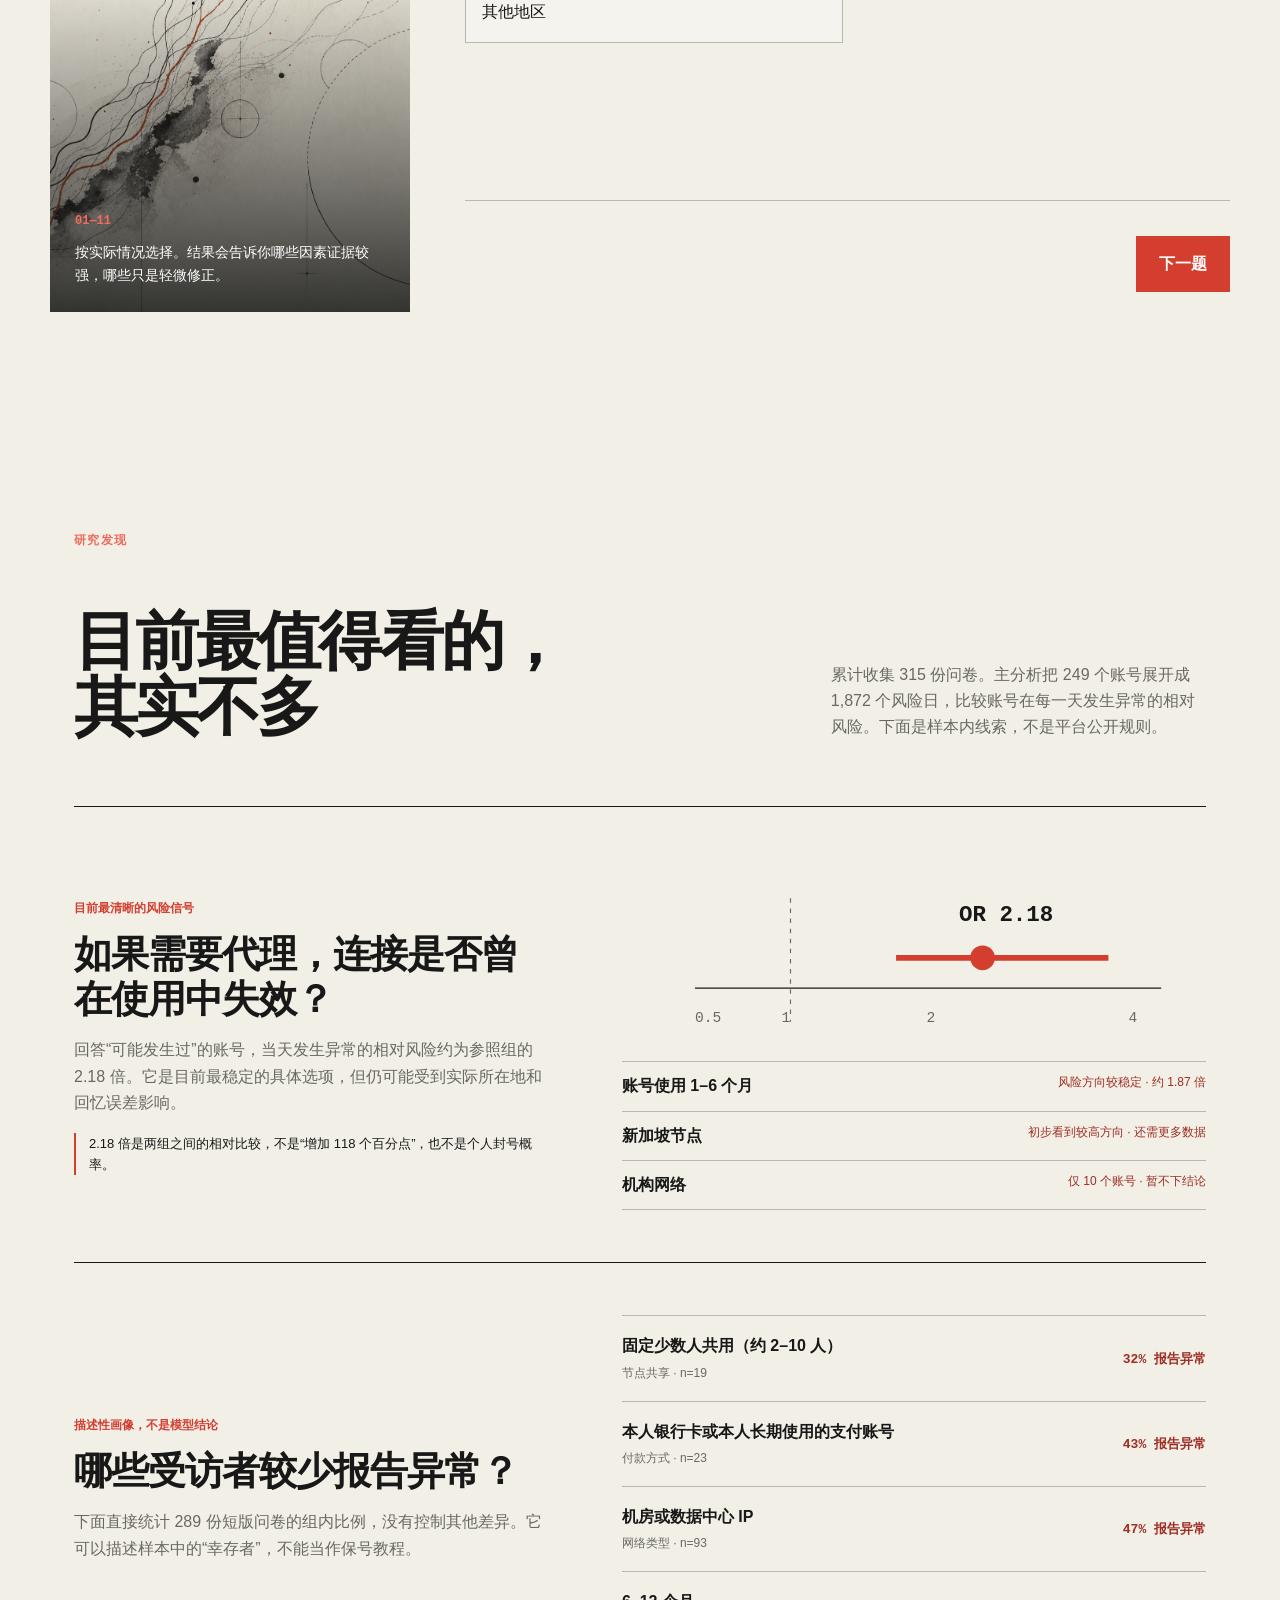
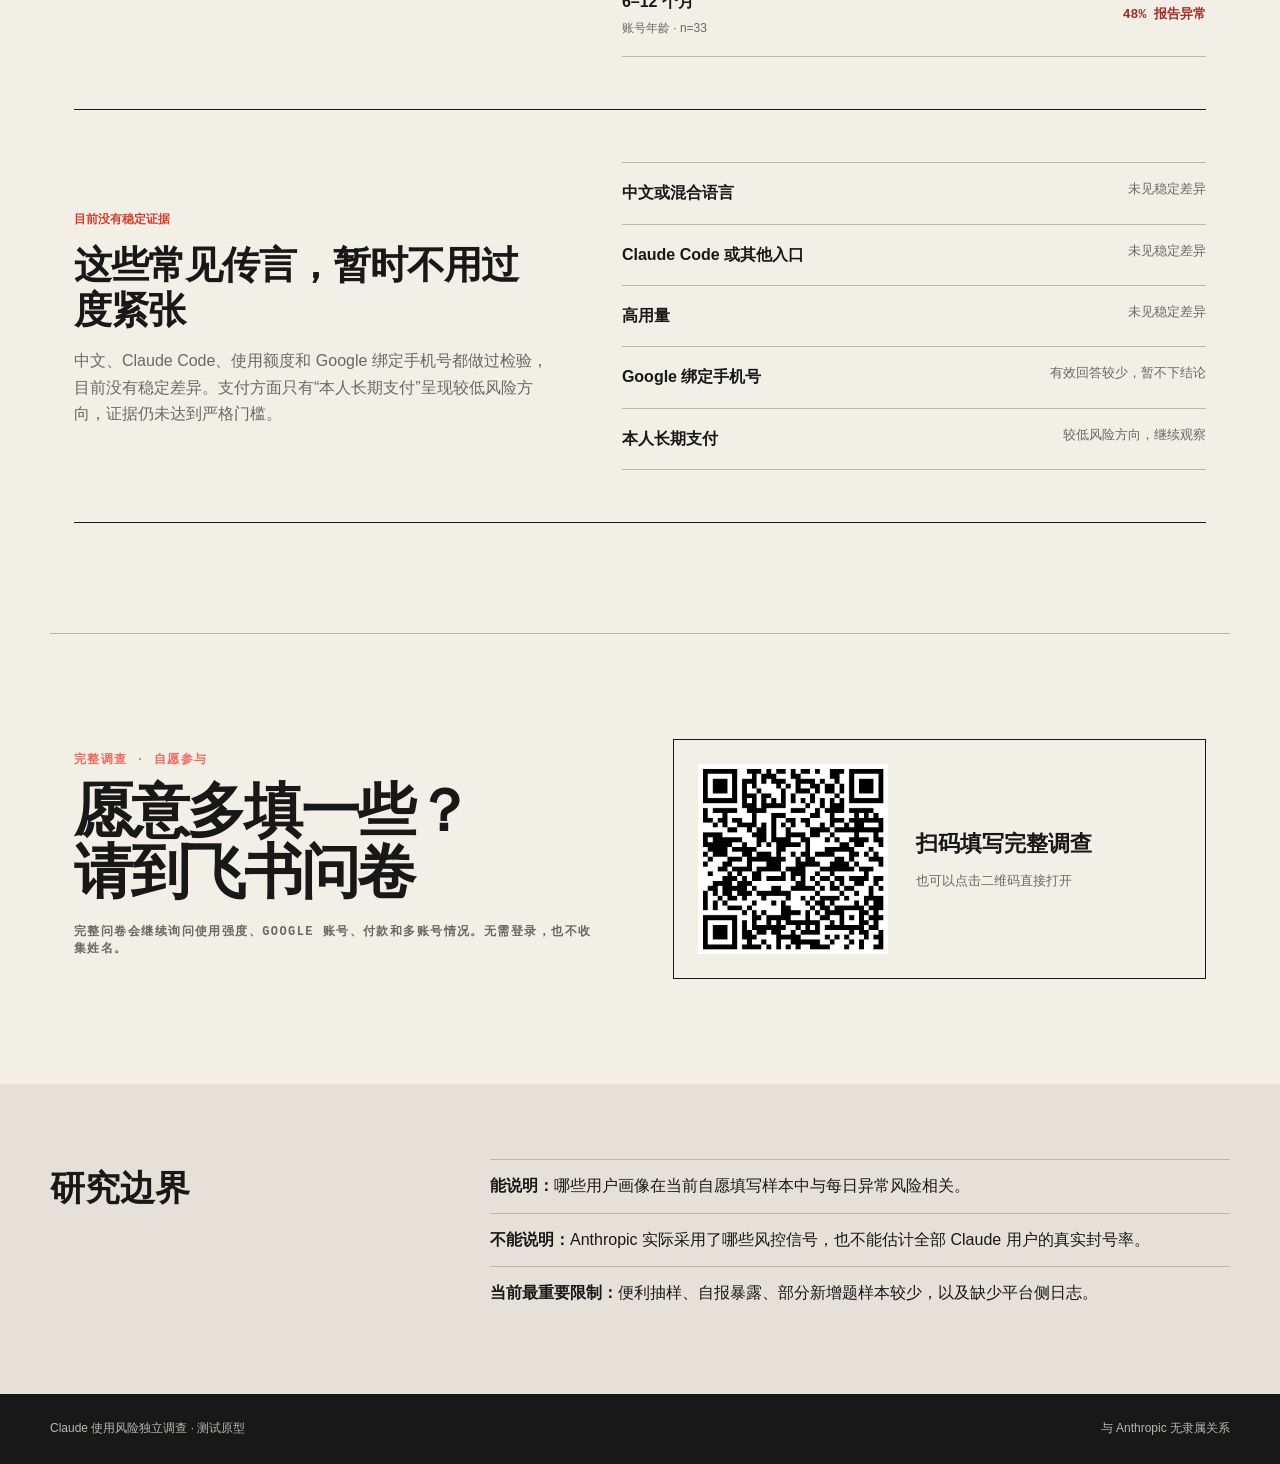
==== commit 2c90d7fa: "Clarify findings and peer match depth" ====
--- a/index.html
+++ b/index.html
@@ -575,21 +575,25 @@
       <section class="findings" aria-labelledby="findingsTitle">
         <header class="findings-head">
           <p class="overline">研究发现</p>
-          <h2 id="findingsTitle">先看证据，<br />再看结论</h2>
+          <h2 id="findingsTitle">目前最值得看的，<br />其实不多</h2>
           <p>
-            累计收集 315 份问卷；每日风险模型纳入 249 个账号和 1,872
-            个风险日。下面都是样本内关联，不是平台公开的封号规则。
+            累计收集 315 份问卷。主分析把 249 个账号展开成 1,872
+            个风险日，比较账号在每一天发生异常的相对风险。下面是样本内线索，不是平台公开规则。
           </p>
         </header>
 
         <article class="finding finding-signal">
           <div class="finding-copy">
-            <span>先检查这一项</span>
-            <h3>需要代理的场景里，先确认连接有没有失效</h3>
+            <span>目前最清晰的风险信号</span>
+            <h3>如果需要代理，连接是否曾在使用中失效？</h3>
             <p>
-              回答“可能发生过”的账号，每日异常风险比约为 2.18（95% CI
-              1.49–3.21）。这是目前最稳定的具体选项，但仍可能混入所在地和回忆误差。
+              回答“可能发生过”的账号，当天发生异常的相对风险约为参照组的 2.18
+              倍。它是目前最稳定的具体选项，但仍可能受到实际所在地和回忆误差影响。
             </p>
+            <small class="plain-stat"
+              >2.18 倍是两组之间的相对比较，不是“增加 118
+              个百分点”，也不是个人封号概率。</small
+            >
           </div>
           <div class="risk-evidence">
             <svg
@@ -608,53 +612,46 @@
               <text class="chart-value" x="300" y="55">OR 2.18</text>
             </svg>
             <ul class="compact-evidence">
-              <li><b>账号使用 1–6 个月</b><span>OR 1.87</span></li>
-              <li><b>新加坡节点</b><span>OR 2.25 · 探索性</span></li>
-              <li><b>机构网络</b><span>OR 3.42 · n=10</span></li>
+              <li>
+                <b>账号使用 1–6 个月</b><span>风险方向较稳定 · 约 1.87 倍</span>
+              </li>
+              <li>
+                <b>新加坡节点</b><span>初步看到较高方向 · 还需更多数据</span>
+              </li>
+              <li><b>机构网络</b><span>仅 10 个账号 · 暂不下结论</span></li>
             </ul>
           </div>
         </article>
 
         <article class="finding finding-protective">
           <div class="finding-copy">
-            <span>很少报告异常的人</span>
-            <h3>当前样本里，异常比例相对较低的人是什么样？</h3>
+            <span>描述性画像，不是模型结论</span>
+            <h3>哪些受访者较少报告异常？</h3>
             <p>
-              下面是 289
-              份短版问卷中的描述性结果。它更适合帮助理解幸存者画像，不能反过来当成“保号教程”。
+              下面直接统计 289
+              份短版问卷的组内比例，没有控制其他差异。它可以描述样本中的“幸存者”，不能当作保号教程。
             </p>
           </div>
           <ul id="lowEventProfiles" class="null-list survivor-list"></ul>
         </article>
 
-        <article class="finding finding-payment">
-          <div class="finding-copy">
-            <span>支付方式</span>
-            <h3>本人支付呈较低风险方向，其他付款方式暂时分不出高下</h3>
-            <p>
-              本人银行卡或长期使用的支付账号 OR 约为 0.42，但校正后
-              q=0.063，只能算接近显著。付款失败属于另一类事件，不和封禁、受限混在一起评分。
-            </p>
-          </div>
-          <div class="payment-mark" aria-label="本人支付风险比约0.42">
-            <b>0.42</b><span>本人支付的观察 OR</span
-            ><small>95% CI 0.18–0.97</small>
-          </div>
-        </article>
-
         <article class="finding finding-null">
           <div class="finding-copy">
-            <span>暂时看不出差别</span>
-            <h3>中文、使用入口、高用量和 Google 手机号，目前都不是重点</h3>
+            <span>目前没有稳定证据</span>
+            <h3>这些常见传言，暂时不用过度紧张</h3>
             <p>
-              当前样本没有给出稳定关系。这不等于它们永远无关，只是现在没有理由把这些项目写进风险分。
+              中文、Claude Code、使用额度和 Google
+              绑定手机号都做过检验，目前没有稳定差异。支付方面只有“本人长期支付”呈现较低风险方向，证据仍未达到严格门槛。
             </p>
           </div>
           <ul class="null-list">
-            <li><b>中文或混合语言</b><span>q≥0.837</span></li>
-            <li><b>使用入口</b><span>q=0.441</span></li>
-            <li><b>额度使用</b><span>q=0.885</span></li>
-            <li><b>Google 手机号</b><span>n=39，q≥0.703</span></li>
+            <li><b>中文或混合语言</b><span>未见稳定差异</span></li>
+            <li><b>Claude Code 或其他入口</b><span>未见稳定差异</span></li>
+            <li><b>高用量</b><span>未见稳定差异</span></li>
+            <li>
+              <b>Google 绑定手机号</b><span>有效回答较少，暂不下结论</span>
+            </li>
+            <li><b>本人长期支付</b><span>较低风险方向，继续观察</span></li>
           </ul>
         </article>
       </section>
--- a/styles.css
+++ b/styles.css
@@ -673,6 +673,16 @@
   margin: 0;
   color: var(--muted);
 }
+.plain-stat {
+  display: block;
+  max-width: 540px;
+  margin-top: 16px;
+  padding-left: 13px;
+  border-left: 2px solid var(--red);
+  color: var(--ink);
+  font-size: 13px;
+  line-height: 1.65;
+}
 .finding svg {
   width: 100%;
   color: var(--ink);
@@ -720,11 +730,8 @@
 }
 .compact-evidence span {
   color: var(--red-dark);
-  font:
-    12px ui-monospace,
-    SFMono-Regular,
-    Menlo,
-    monospace;
+  font-size: 12px;
+  text-align: right;
 }
 .null-list {
   list-style: none;
@@ -746,10 +753,6 @@
     SFMono-Regular,
     Menlo,
     monospace;
-}
-.direction-list span {
-  color: var(--red-dark);
-  font-weight: 700;
 }
 .survivor-list li {
   align-items: center;
@@ -764,29 +767,6 @@
 .survivor-list span {
   color: var(--red-dark);
   font-weight: 700;
-}
-.payment-mark {
-  display: grid;
-  grid-template-columns: auto 1fr;
-  align-items: end;
-  column-gap: 24px;
-  padding: 35px 0;
-  border-top: 1px solid var(--ink);
-  border-bottom: 1px solid var(--ink);
-}
-.payment-mark b {
-  grid-row: 1/3;
-  color: var(--red);
-  font:
-    650 clamp(78px, 10vw, 138px) / 0.85 ui-monospace,
-    monospace;
-  letter-spacing: -0.08em;
-}
-.payment-mark span {
-  font-weight: 700;
-}
-.payment-mark small {
-  color: var(--muted);
 }
 .participation {
   max-width: var(--max);
@@ -1117,6 +1097,15 @@
     gap: 25px;
     padding: 44px 0;
   }
+  .compact-evidence li,
+  .null-list li {
+    align-items: flex-start;
+    flex-direction: column;
+    gap: 5px;
+  }
+  .compact-evidence span {
+    text-align: left;
+  }
   .participation {
     padding: 75px 18px;
   }
